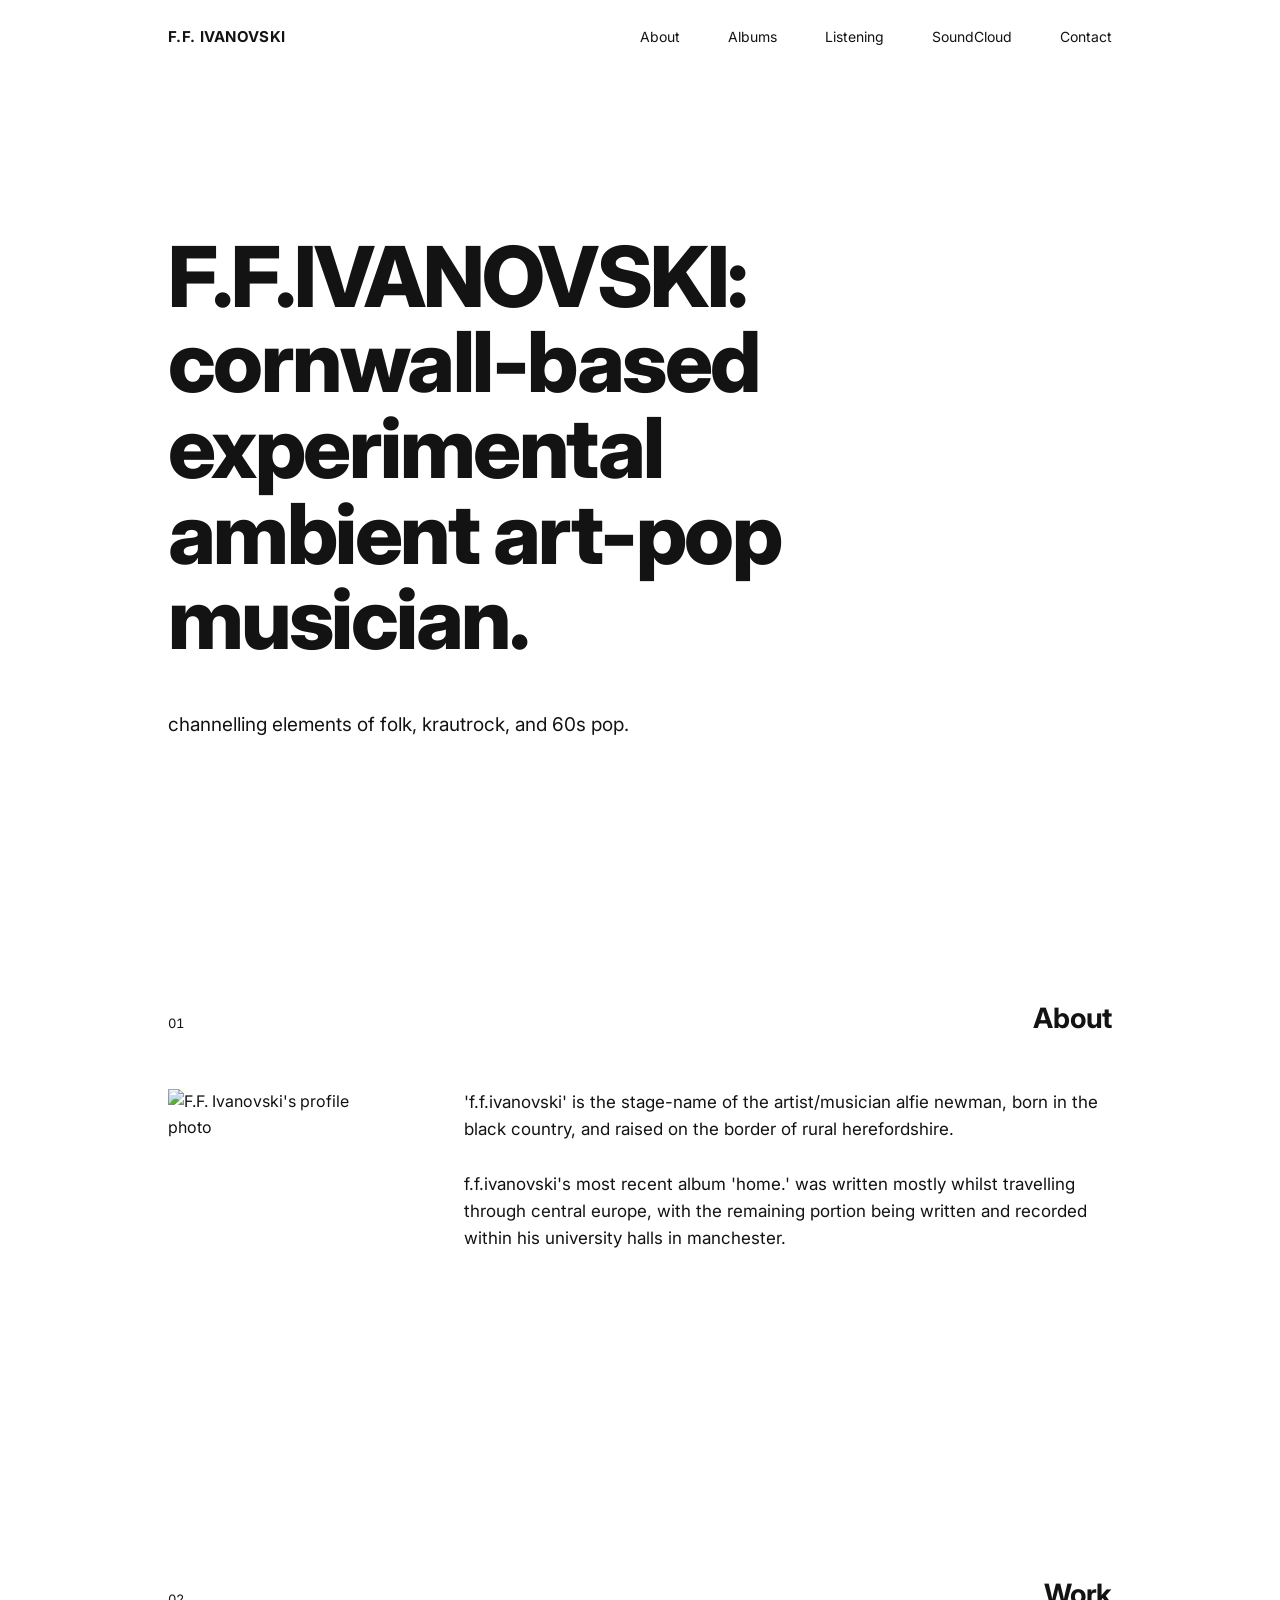
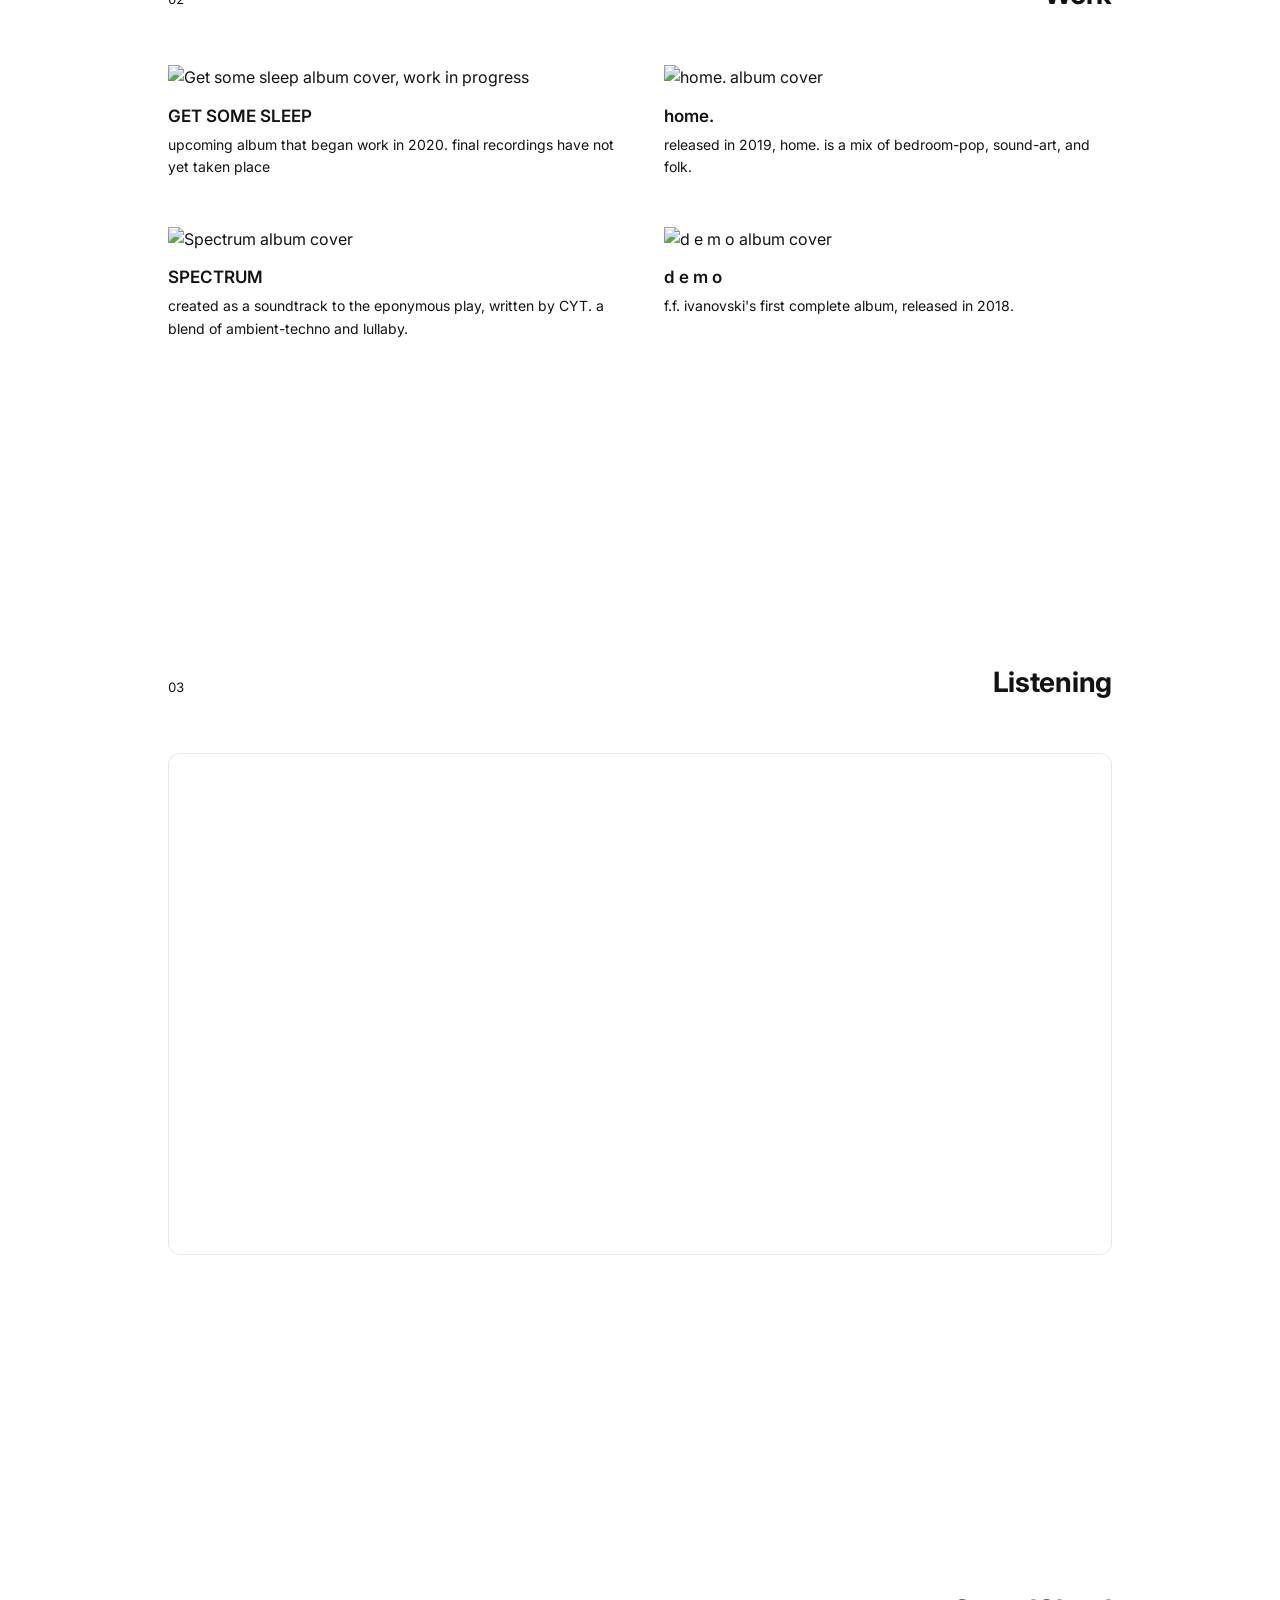
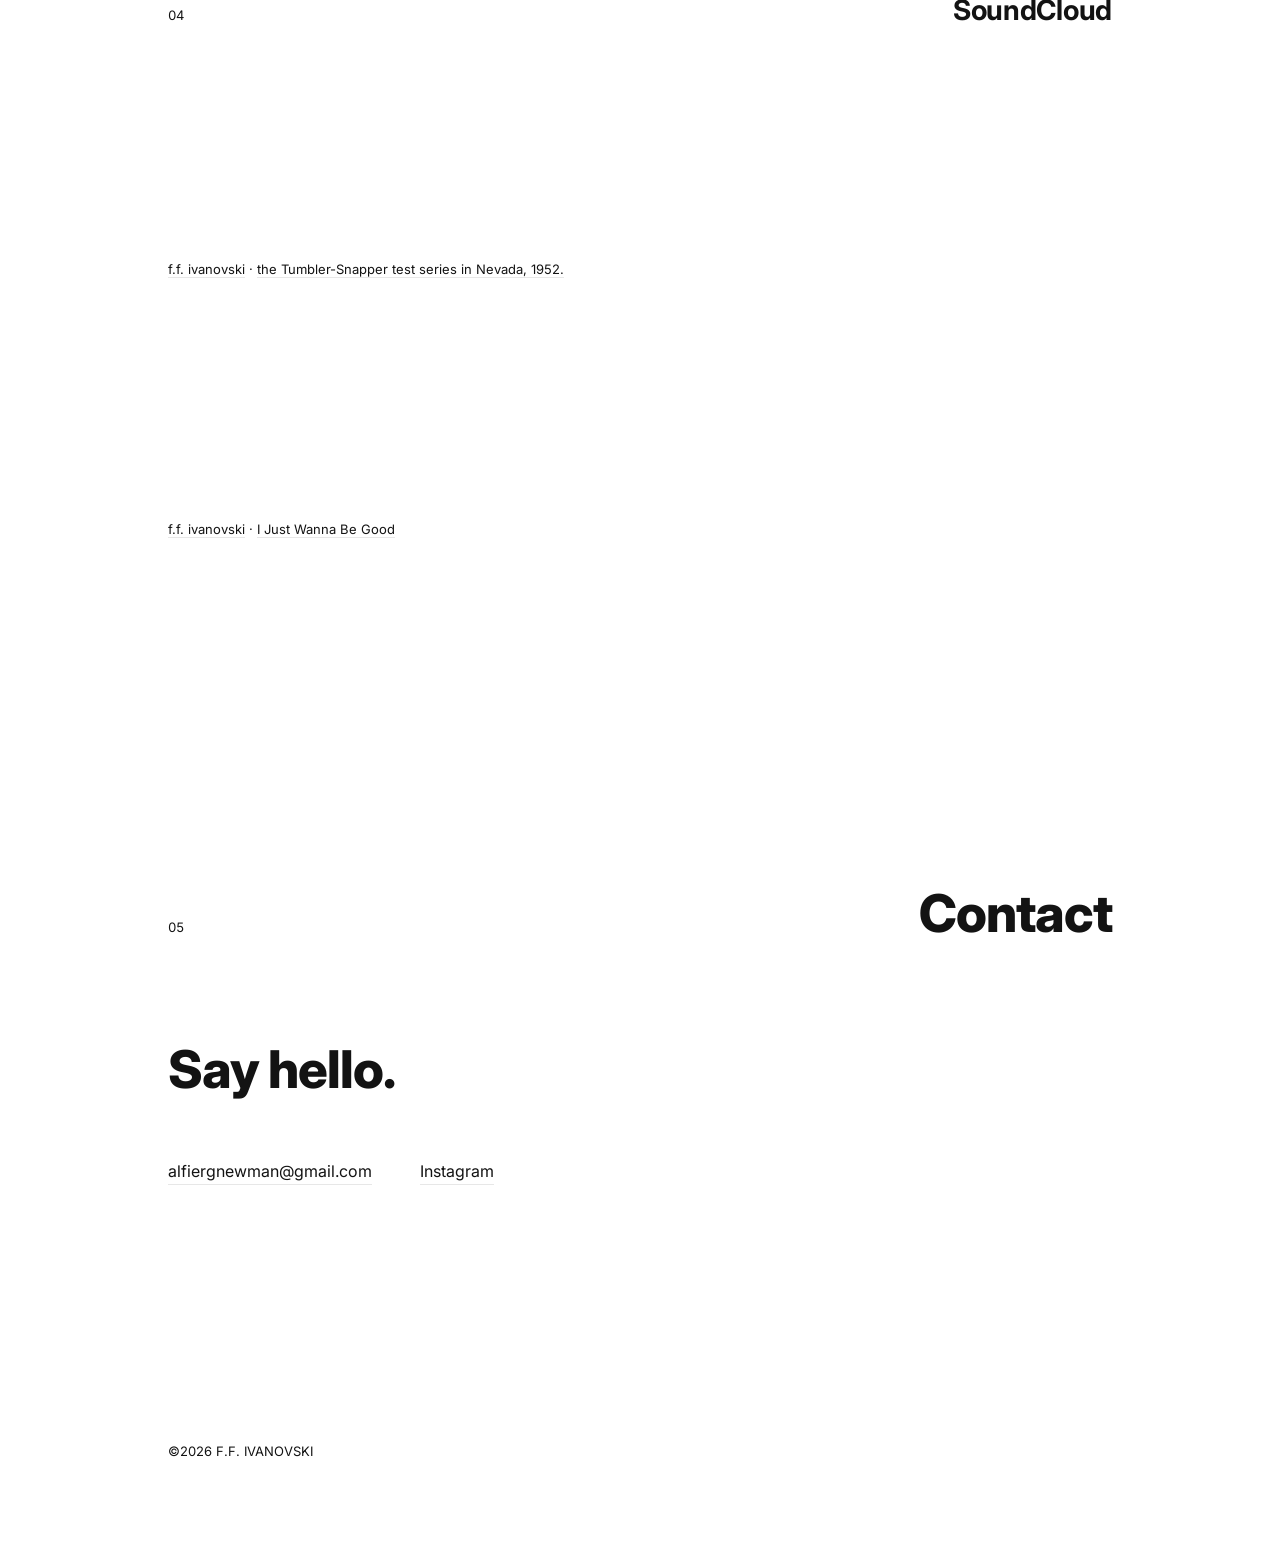
==== index.html @ 44763370 "Update index.html" ====
<!DOCTYPE html>
<html lang="en">
<head>
<meta charset="UTF-8">
<meta name="viewport" content="width=device-width, initial-scale=1.0">
<title>F.F. IVANOVSKI</title>
<link rel="stylesheet" href="style.css">
</head>
<body>

<div class="fade-edge top"></div>
<div class="fade-edge bottom"></div>

<nav class="nav">
  <div class="nav-inner">
    <a class="nav-mark" href="#top">F.F. IVANOVSKI</a>
    <ul class="nav-links">
      <li><a href="#about">About</a></li>
      <li><a href="#work">Albums</a></li>
      <li><a href="#listening">Listening</a></li>
      <li><a href="#soundcloud">SoundCloud</a></li>
      <li><a href="#contact">Contact</a></li>
    </ul>
  </div>
</nav>

<div id="top"></div>

<header class="hero">
  <h1>F.F.IVANOVSKI: cornwall-based experimental ambient art-pop musician.</h1>
  <p class="hero-sub">channelling elements of folk, krautrock, and 60s pop.</p>
</header>

<section id="about">
  <div class="wrap">
    <div class="section-head">
      <span class="section-num">01</span>
      <h2 class="section-title">About</h2>
    </div>
    <div class="about-grid">
      <img src="https://res.cloudinary.com/kgxqnyae/image/upload/f_auto,q_auto/6AB021B7-F437-49AC-BB2E-FF54DABAC9E0_1_102_a_wyoof3" alt="F.F. Ivanovski's profile photo">
      <div class="about-text">
        <p>'f.f.ivanovski' is the stage-name of the artist/musician alfie newman, born in the black country, and raised on the border of rural herefordshire.<br><br> f.f.ivanovski's most recent album 'home.' was written mostly whilst travelling through central europe, with the remaining portion being written and recorded within his university halls in manchester.</p>
      </div>
    </div>
  </div>
</section>

<section id="work">
  <div class="wrap">
    <div class="section-head">
      <span class="section-num">02</span>
      <h2 class="section-title">Work</h2>
    </div>
    <div class="work-grid">
      <a class="work-card" href="#">
        <img src="https://res.cloudinary.com/kgxqnyae/image/upload/v1785001336/get_some_sleep_smaller_hz8kr1.jpg" alt="Get some sleep album cover, work in progress">
        <h3>GET SOME SLEEP</h3>
        <p>upcoming album that began work in 2020. final recordings have not yet taken place</p>
      </a>
      <a class="work-card" href="#">
        <img src="https://res.cloudinary.com/kgxqnyae/image/upload/v1785000939/239AFA4E-10D0-4A2C-B4ED-98BF8F04057E_1_105_c_eylb0d.jpg" alt="home. album cover">
        <h3>home.</h3>
        <p>released in 2019, home. is a mix of bedroom-pop, sound-art, and folk.</p>
      </a>
      <a class="work-card" href="#">
        <img src="https://res.cloudinary.com/kgxqnyae/image/upload/v1785000991/3AE7841D-32E3-4771-965A-C4464BC11A56_1_105_c_z3ixj7.jpg" alt="Spectrum album cover">
        <h3>SPECTRUM</h3>
        <p>created as a soundtrack to the eponymous play, written by CYT. a blend of ambient-techno and lullaby.</p>
      </a>
      <a class="work-card" href="#">
        <img src="https://res.cloudinary.com/kgxqnyae/image/upload/v1785001005/C19FB651-AF74-40CC-A5EA-3A9DDD8BB20A_1_105_c_rgix53.jpg" alt="d e m o album cover">
        <h3>d e m o</h3>
        <p>f.f. ivanovski's first complete album, released in 2018.</p>
      </a>
    </div>
  </div>
</section>

<section id="listening">
  <div class="wrap">
    <div class="section-head">
      <span class="section-num">03</span>
      <h2 class="section-title">Listening</h2>
    </div>

    <div class="listening-embed">
      <iframe data-testid="embed-iframe" style="border-radius:0px" src="https://open.spotify.com/embed/album/0E4xsWwoMHxlnDlRY2WoPy?utm_source=generator&si=a16c1182163e48c5" width="100%" height="500" frameBorder="0" allowfullscreen="" allow="autoplay; clipboard-write; encrypted-media; fullscreen;" loading="lazy"></iframe>
    </div>
    <p class="listening-note"></p>
  </div>
</section>

<section id="soundcloud">
  <div class="wrap">
    <div class="section-head">
      <span class="section-num">04</span>
      <h2 class="section-title">SoundCloud</h2>
    </div>

    <div class="soundcloud-grid">

      <div class="soundcloud-card">
        <iframe width="100%" height="166" scrolling="no" frameborder="no"
          allow="autoplay; encrypted-media"
          src="https://w.soundcloud.com/player/?url=https%3A//api.soundcloud.com/tracks/soundcloud%253Atracks%253A424186518&color=%23131313&auto_play=false&hide_related=true&show_comments=false&show_user=true&show_reposts=false&show_teaser=false&visual=false">
        </iframe>
        <p class="soundcloud-caption">
          <a href="https://soundcloud.com/ff_ivanovski" target="_blank" rel="noopener">f.f. ivanovski</a>
          ·
          <a href="https://soundcloud.com/ff_ivanovski/the-tumbler-snapper-test-series-in-nevada-1952" target="_blank" rel="noopener">the Tumbler-Snapper test series in Nevada, 1952.</a>
        </p>
      </div>

      <div class="soundcloud-card">
        <iframe width="100%" height="166" scrolling="no" frameborder="no"
          allow="autoplay; encrypted-media"
          src="https://w.soundcloud.com/player/?url=https%3A//api.soundcloud.com/tracks/soundcloud%253Atracks%253A512755491&color=%23ff5500&auto_play=false&hide_related=true&show_comments=false&show_user=true&show_reposts=false&show_teaser=false&visual=true">
        </iframe>
        <p class="soundcloud-caption">
          <a href="https://soundcloud.com/ff_ivanovski" target="_blank" rel="noopener">f.f. ivanovski</a>
          ·
          <a href="https://on.soundcloud.com/DCg3gZ2yHLGbi9INER" target="_blank" rel="noopener">I Just Wanna Be Good</a>
        </p>
      </div>

      <!-- repeat for tracks 3–6, same pattern -->

    </div>
  </div>
</section>
</div>
  </div>
</section>

<section id="contact" class="contact">
  <div class="wrap">
    <div class="section-head">
      <span class="section-num">05</span>
      <h2 class="section-title">Contact</h2>
    </div>
    <h2>Say hello.</h2>
    <div class="contact-links">
      <a href="mailto:alfiergnewman@gmail.com">alfiergnewman@gmail.com</a>
      <a href="https://www.instagram.com/kwlalfie">Instagram</a>
    </div>
  </div>
</section>

<footer>
  <div class="wrap">
    &copy;2026   F.F. IVANOVSKI
  </div>
</footer>

<script src="script.js"></script>

</body>
</html>
---- style.css ----
@import url('https://fonts.googleapis.com/css2?family=Inter:wght@400;500;600;700;800&display=swap');

:root {
  --bg: #FFFFFF;
  --ink: #131313;
  --ink-soft: #131313;
  --line: #E7E7E7;
  --accent: #2F5CFF;
  --panel: #F7F7F7;

  --space-xs: 12px;
  --space-sm: 24px;
  --space-md: 48px;
  --space-lg: 96px;
  --space-xl: 160px;

  --max: 1040px;
}

* { box-sizing: border-box; }

html { scroll-behavior: smooth; }

@media (prefers-reduced-motion: reduce) {
  html { scroll-behavior: auto; }
  * { animation: none !important; transition: none !important; }
}

body {
  margin: 0;
  background: var(--bg);
  color: var(--ink);
  font-family: 'Inter', Helvetica, Arial, sans-serif;
  font-weight: 400;
  line-height: 1.6;
  -webkit-font-smoothing: antialiased;
}

a {
  color: var(--ink);
  text-decoration: none;
  border-bottom: 1px solid var(--line);
  transition: border-color 0.15s ease, color 0.15s ease;
}

a:hover {
  color: var(--accent);
  border-color: var(--accent);
}

.wrap {
  max-width: var(--max);
  margin: 0 auto;
  padding: 0 var(--space-md);
}

/* Nav */

.nav {
  position: sticky;
  top: 0;
  z-index: 30;
  background: rgba(255, 255, 255, 0.9);
  backdrop-filter: blur(6px);
}

.nav-inner {
  max-width: var(--max);
  margin: 0 auto;
  padding: var(--space-sm) var(--space-md);
  display: flex;
  justify-content: space-between;
  align-items: center;
}

.nav-mark {
  font-weight: 700;
  font-size: 15px;
  letter-spacing: 0.02em;
  border: none;
  flex-shrink: 0;
}

.nav-links {
  display: flex;
  gap: var(--space-md);
  list-style: none;
  margin: 0;
  padding: 0;
}

.nav-links a {
  font-size: 14px;
  color: var(--ink-soft);
  border: none;
}

.nav-links a:hover { color: var(--accent); }

/* Hero */

.hero {
  padding: var(--space-xl) var(--space-md) var(--space-lg);
  max-width: var(--max);
  margin: 0 auto;
}

.hero-eyebrow {
  font-size: 13px;
  letter-spacing: 0.12em;
  text-transform: uppercase;
  color: var(--ink-soft);
  margin-bottom: var(--space-sm);
}

.hero h1 {
  font-size: clamp(40px, 7vw, 84px);
  font-weight: 800;
  letter-spacing: -0.03em;
  line-height: 1.02;
  margin: 0 0 var(--space-md);
  max-width: 14ch;
}

.hero-sub {
  font-size: 19px;
  color: var(--ink-soft);
  max-width: 46ch;
  margin: 0;
}

/* Section shell */

section {
  padding: var(--space-xl) 0;
}

.section-head {
  display: flex;
  justify-content: space-between;
  align-items: baseline;
  margin-bottom: var(--space-md);
  gap: var(--space-md);
}

.section-num {
  font-size: 13px;
  color: var(--ink-soft);
  font-variant-numeric: tabular-nums;
}

.section-title {
  font-size: 28px;
  font-weight: 700;
  letter-spacing: -0.01em;
  margin: 0;
}

/* About */

.about-grid {
  display: grid;
  grid-template-columns: 200px 1fr;
  gap: var(--space-lg);
  align-items: start;
}

.about-grid img {
  width: 100%;
  border-radius: 0;
  display: block;
}

.about-text p {
  font-size: 17px;
  color: var(--ink-soft);
  max-width: 60ch;
  margin: 0 0 var(--space-sm);
}

.about-text p:last-child { margin-bottom: 0; }

/* Work */

.work-grid {
  display: grid;
  grid-template-columns: repeat(2, 1fr);
  gap: var(--space-md);
}

.work-card {
  display: block;
  border: none;
}

.work-card img {
  width: 100%;
  display: block;
  border-radius: 0;
  margin-bottom: var(--space-xs);
}

.work-card h3 {
  font-size: 17px;
  font-weight: 600;
  margin: 0 0 4px;
}

.work-card p {
  font-size: 14px;
  color: var(--ink-soft);
  margin: 0;
}

/* Listening (Spotify) */

.listening-embed {
  border-radius: 12px;
  overflow: hidden;
  border: 1px solid var(--line);
}

.listening-note {
  font-size: 13px;
  color: var(--ink-soft);
  margin-top: var(--space-xs);
}

.listening-embed iframe {
  display: block;
}

/* Instagram */

.insta-grid {
  display: grid;
  grid-template-columns: repeat(3, 1fr);
  gap: var(--space-sm);
}

.insta-card {
  display: block;
  border: none;
}

.insta-card img {
  width: 100%;
  aspect-ratio: 1 / 1;
  object-fit: cover;
  display: block;
  margin-bottom: var(--space-xs);
}

.insta-card p {
  font-size: 13px;
  margin: 0;
}

.insta-embed-slot p {
  font-size: 13px;
  color: var(--ink-soft);
  margin: 0;
}

/* Contact / footer */

.contact h2 {
  font-size: clamp(32px, 5vw, 52px);
  font-weight: 800;
  letter-spacing: -0.02em;
  margin: 0 0 var(--space-sm);
}

.contact-links {
  display: flex;
  gap: var(--space-md);
  flex-wrap: wrap;
  margin-top: var(--space-md);
}

footer {
  padding: var(--space-lg) 0 var(--space-lg);
  font-size: 13px;
  color: var(--ink-soft);
}

/* Scroll-edge fade */

.fade-edge {
  position: fixed;
  left: 0;
  right: 0;
  pointer-events: none;
  z-index: 5;
}

.fade-edge.top {
  top: 0;
  height: 80px;
  background: linear-gradient(to bottom,
    rgba(255,255,255,1) 0%,
    rgba(255,255,255,0.5) 40%,
    rgba(255,255,255,0) 100%);
}

.fade-edge.bottom {
  bottom: 0;
  height: 130px;
  background: linear-gradient(to top,
    rgba(255,255,255,1) 0%,
    rgba(255,255,255,0.9) 15%,
    rgba(255,255,255,0.5) 45%,
    rgba(255,255,255,0) 100%);
}

/* Responsive */

@media (max-width: 720px) {
  .about-grid { grid-template-columns: 1fr; gap: var(--space-md); }
  .about-grid img { max-width: 160px; }
  .work-grid { grid-template-columns: 1fr; }
  .insta-grid { grid-template-columns: repeat(2, 1fr); }
  .hero { padding: var(--space-lg) var(--space-sm); }
  .wrap { padding: 0 var(--space-sm); }

  .nav-inner { gap: var(--space-sm); }

  .nav-links {
    gap: var(--space-sm);
    flex-wrap: nowrap;
    overflow-x: auto;
    min-width: 0;
    -webkit-overflow-scrolling: touch;
    scrollbar-width: none;
  }

  .nav-links::-webkit-scrollbar { display: none; }

  .nav-links li { flex: 0 0 auto; }
}

.soundcloud-grid {
  display: grid;
  grid-template-columns: repeat(3, 1fr);
  gap: var(--space-md);
}

.soundcloud-card iframe {
  display: block;
  width: 100%;
}

.soundcloud-caption {
  font-size: 13px;
  color: var(--ink);
  margin-top: var(--space-xs);
}

.soundcloud-grid { grid-template-columns: 1fr; }
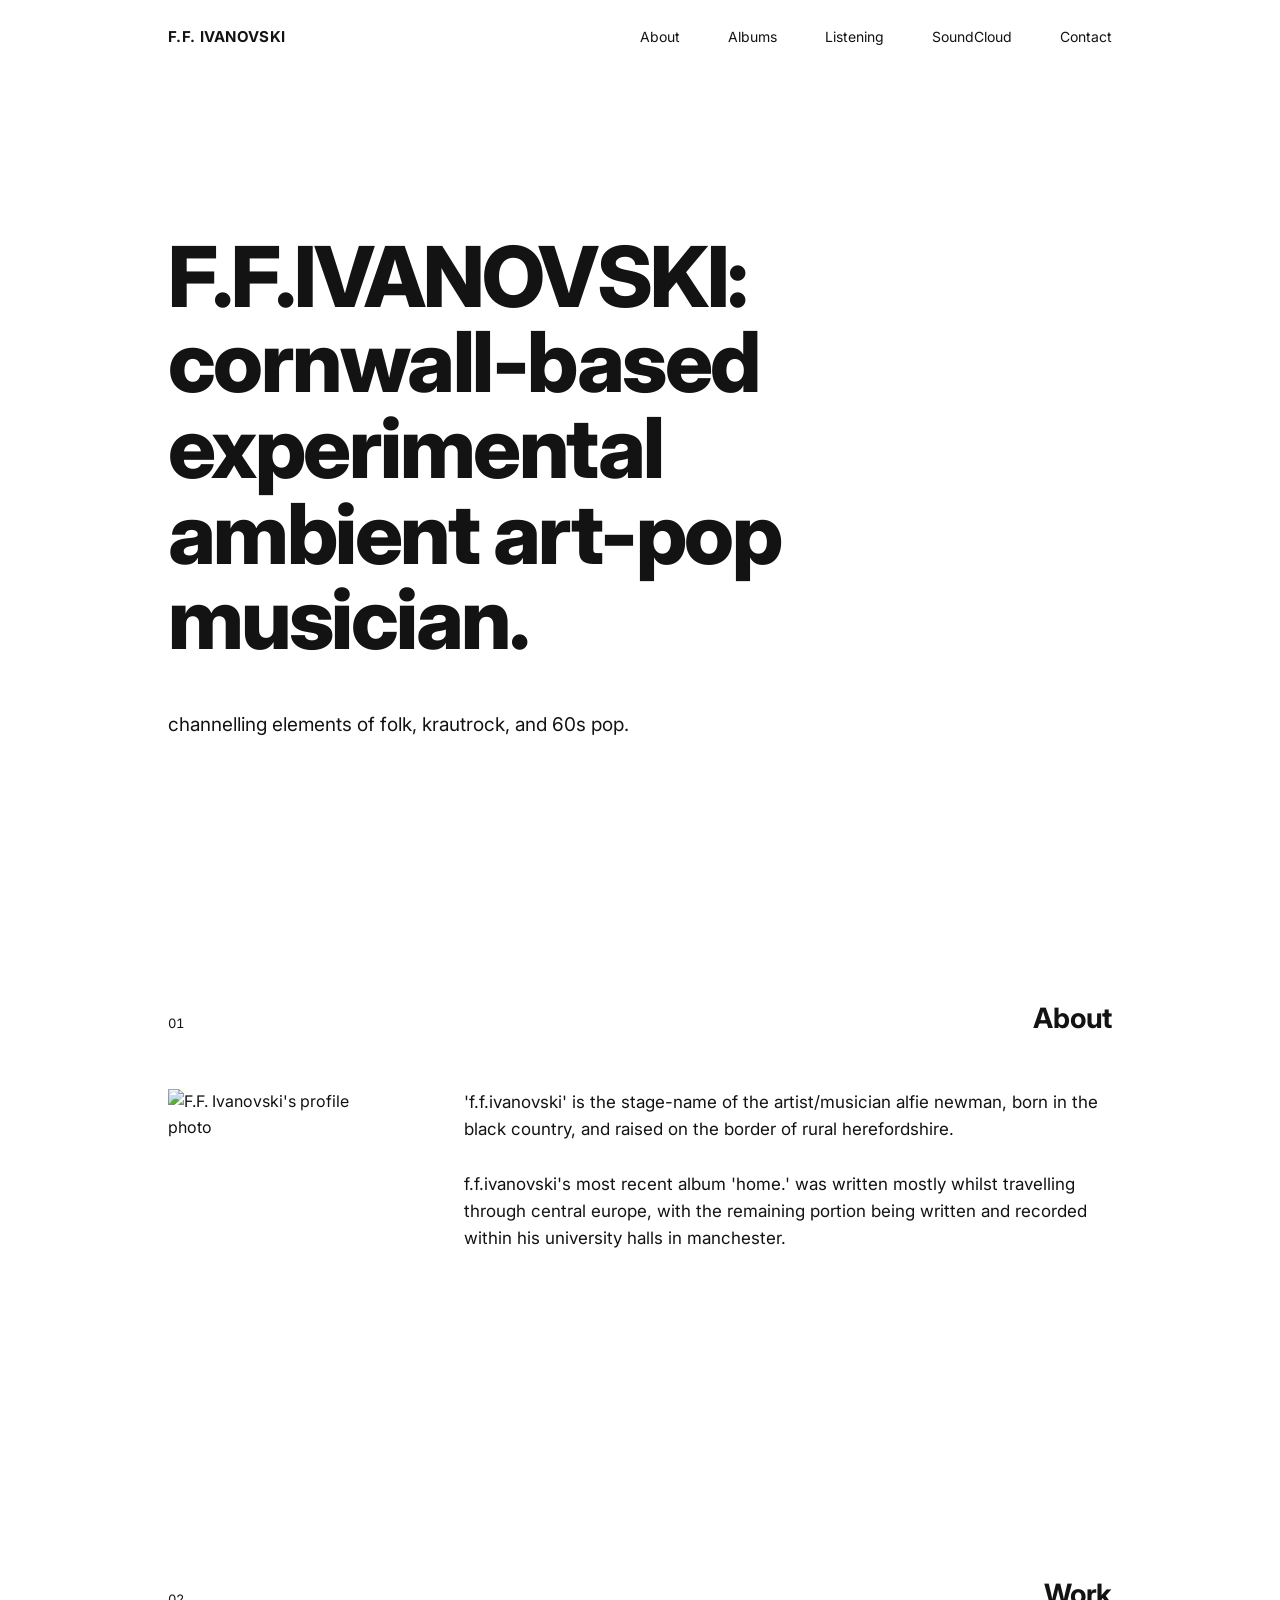
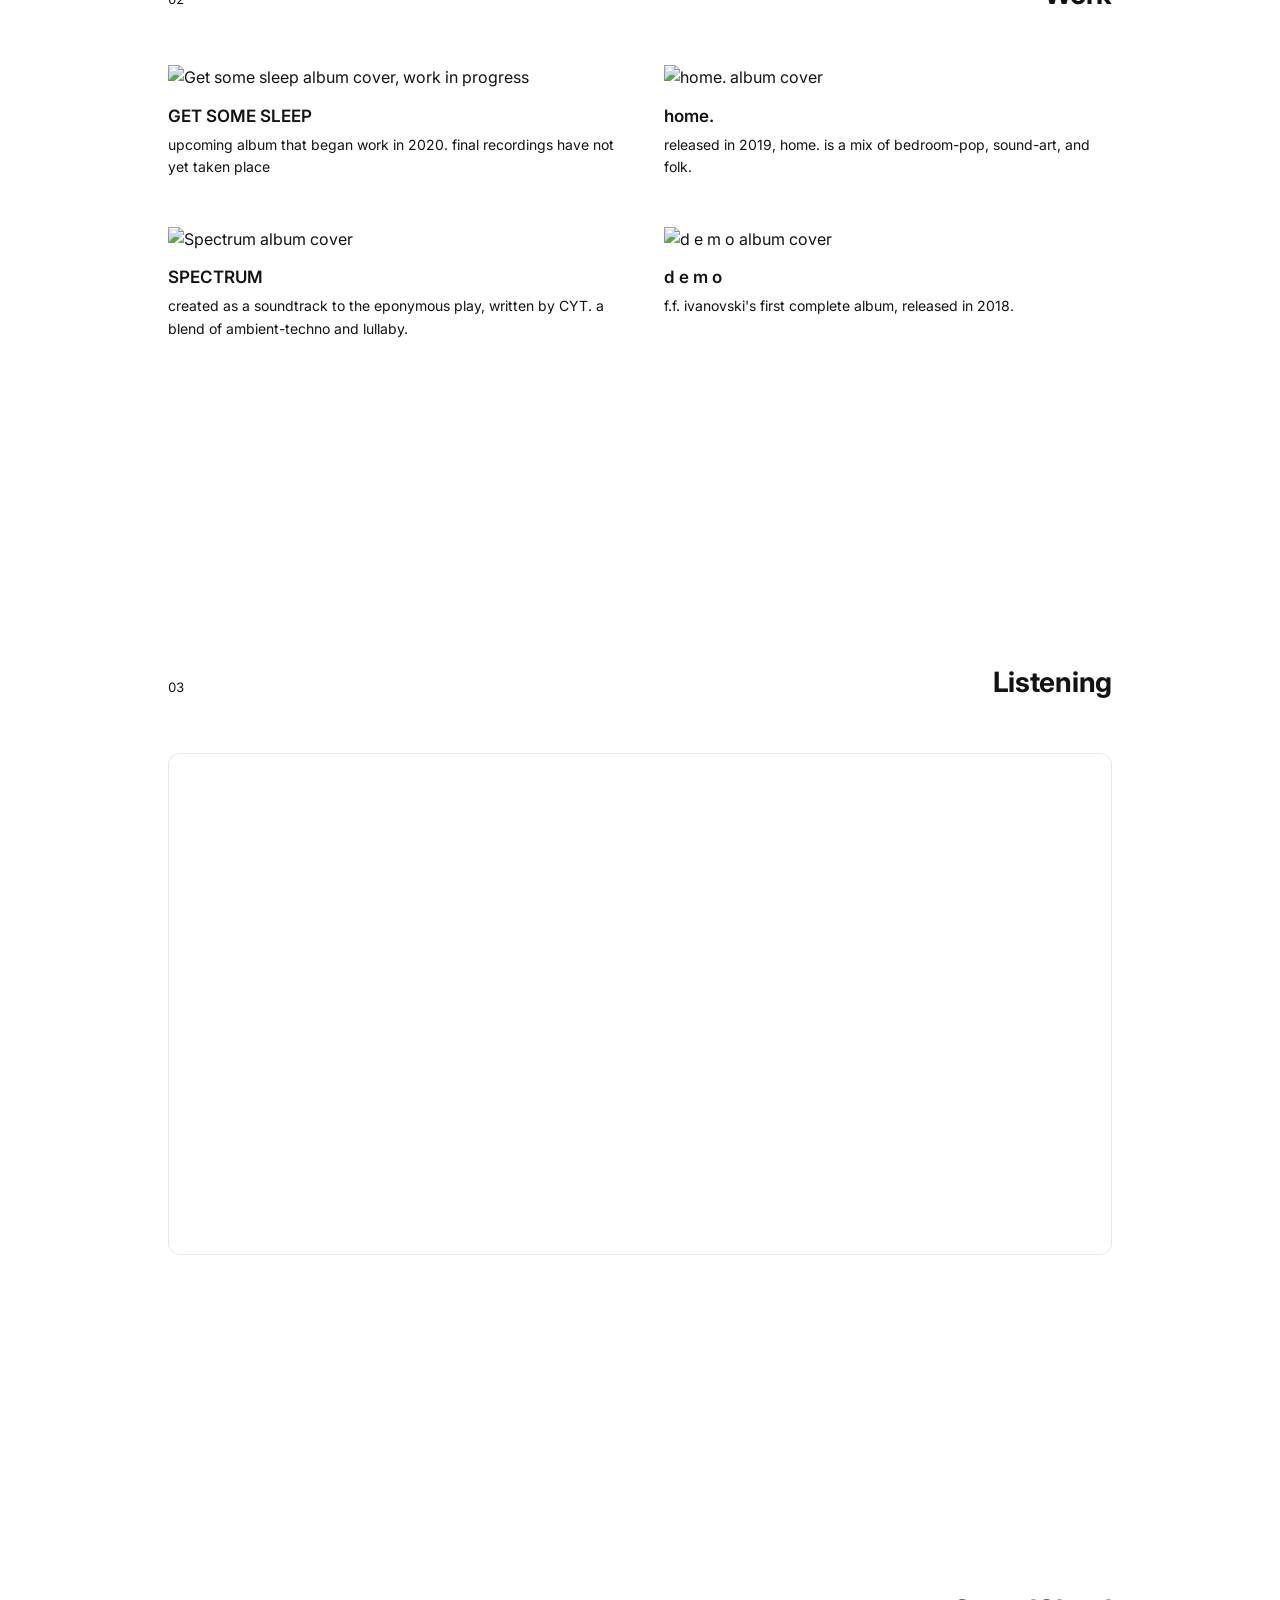
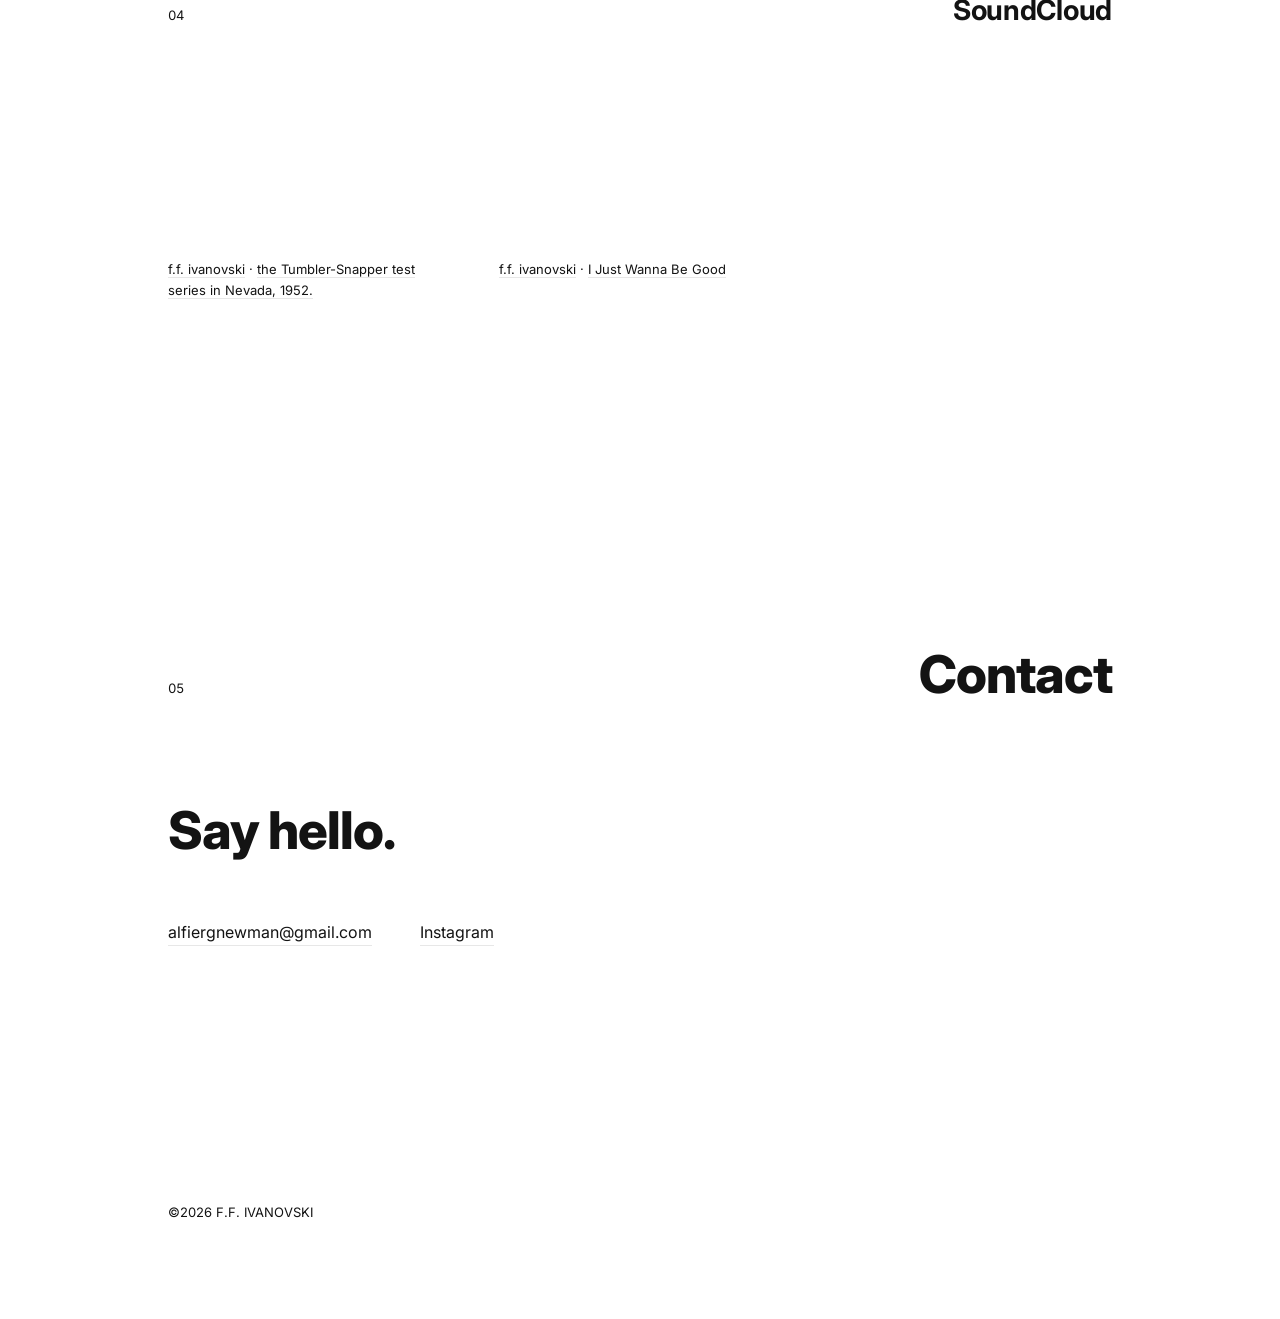
==== commit 4d01bd18: "Update index.html" ====
--- a/index.html
+++ b/index.html
@@ -58,17 +58,17 @@
         <h3>GET SOME SLEEP</h3>
         <p>upcoming album that began work in 2020. final recordings have not yet taken place</p>
       </a>
-      <a class="work-card" href="#">
+      <a class="work-card" href="https://ff-ivanovski.bandcamp.com/album/home">
         <img src="https://res.cloudinary.com/kgxqnyae/image/upload/v1785000939/239AFA4E-10D0-4A2C-B4ED-98BF8F04057E_1_105_c_eylb0d.jpg" alt="home. album cover">
         <h3>home.</h3>
         <p>released in 2019, home. is a mix of bedroom-pop, sound-art, and folk.</p>
       </a>
-      <a class="work-card" href="#">
+      <a class="work-card" href="https://ff-ivanovski.bandcamp.com/album/spectrum">
         <img src="https://res.cloudinary.com/kgxqnyae/image/upload/v1785000991/3AE7841D-32E3-4771-965A-C4464BC11A56_1_105_c_z3ixj7.jpg" alt="Spectrum album cover">
         <h3>SPECTRUM</h3>
         <p>created as a soundtrack to the eponymous play, written by CYT. a blend of ambient-techno and lullaby.</p>
       </a>
-      <a class="work-card" href="#">
+      <a class="work-card" href="https://ff-ivanovski.bandcamp.com/album/d-e-m-o">
         <img src="https://res.cloudinary.com/kgxqnyae/image/upload/v1785001005/C19FB651-AF74-40CC-A5EA-3A9DDD8BB20A_1_105_c_rgix53.jpg" alt="d e m o album cover">
         <h3>d e m o</h3>
         <p>f.f. ivanovski's first complete album, released in 2018.</p>
@@ -115,12 +115,12 @@
       <div class="soundcloud-card">
         <iframe width="100%" height="166" scrolling="no" frameborder="no"
           allow="autoplay; encrypted-media"
-          src="https://w.soundcloud.com/player/?url=https%3A//api.soundcloud.com/tracks/soundcloud%253Atracks%253A512755491&color=%23ff5500&auto_play=false&hide_related=true&show_comments=false&show_user=true&show_reposts=false&show_teaser=false&visual=true">
+          src="https://w.soundcloud.com/player/?url=https%3A//api.soundcloud.com/tracks/soundcloud%253Atracks%253A512755491&color=%23131313&auto_play=false&hide_related=true&show_comments=false&show_user=true&show_reposts=false&show_teaser=false&visual=false">
         </iframe>
         <p class="soundcloud-caption">
           <a href="https://soundcloud.com/ff_ivanovski" target="_blank" rel="noopener">f.f. ivanovski</a>
           ·
-          <a href="https://on.soundcloud.com/DCg3gZ2yHLGbi9INER" target="_blank" rel="noopener">I Just Wanna Be Good</a>
+          <a href="https://soundcloud.com/ff_ivanovski/i-just-wanna-be-good-cate-le-bon-cover" target="_blank" rel="noopener">I Just Wanna Be Good</a>
         </p>
       </div>
 
--- a/style.css
+++ b/style.css
@@ -24,6 +24,7 @@
 @media (prefers-reduced-motion: reduce) {
   html { scroll-behavior: auto; }
   * { animation: none !important; transition: none !important; }
+  .soundcloud-grid { grid-template-columns: 1fr; }
 }
 
 body {
@@ -347,7 +348,8 @@
 
 .soundcloud-card iframe {
   display: block;
-  width: 100%;
+  width: 100% !important;
+  max-width: 100%;
 }
 
 .soundcloud-caption {
@@ -355,6 +357,3 @@
   color: var(--ink);
   margin-top: var(--space-xs);
 }
-
-.soundcloud-grid { grid-template-columns: 1fr; }
-
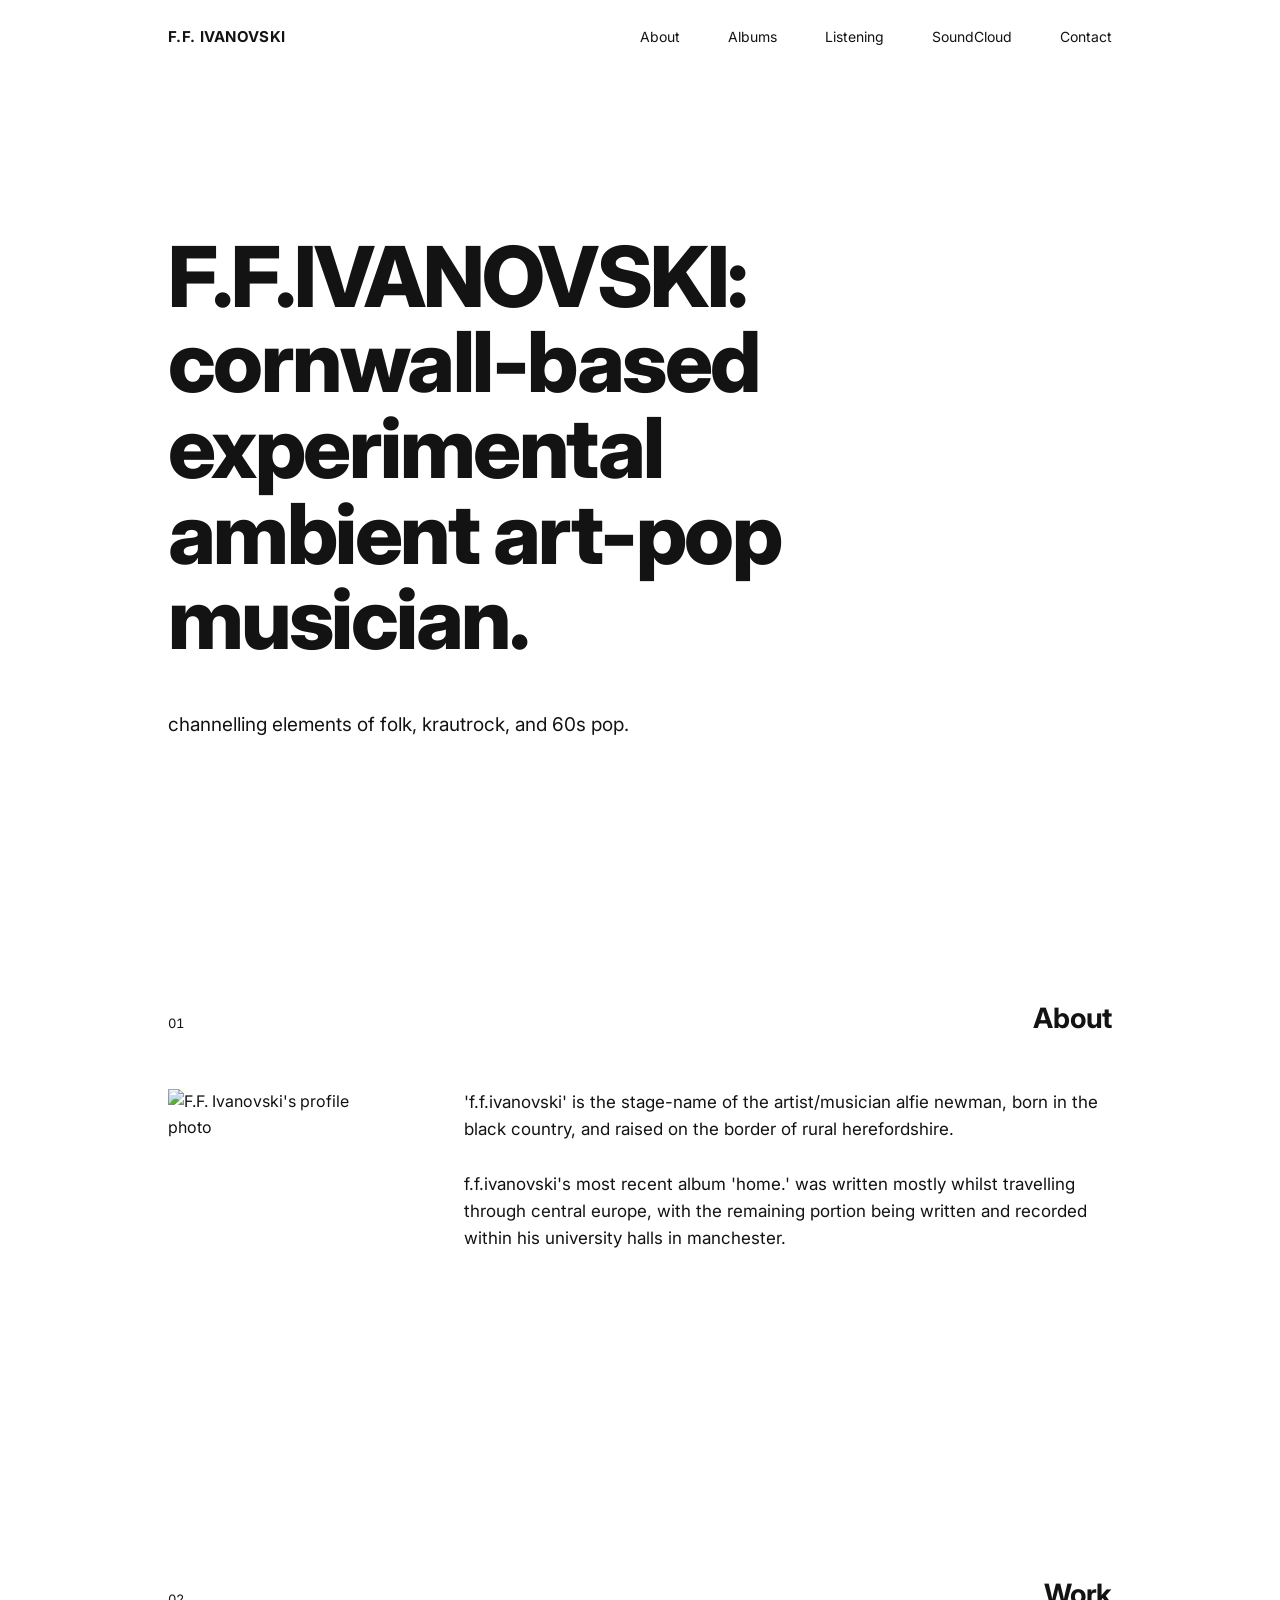
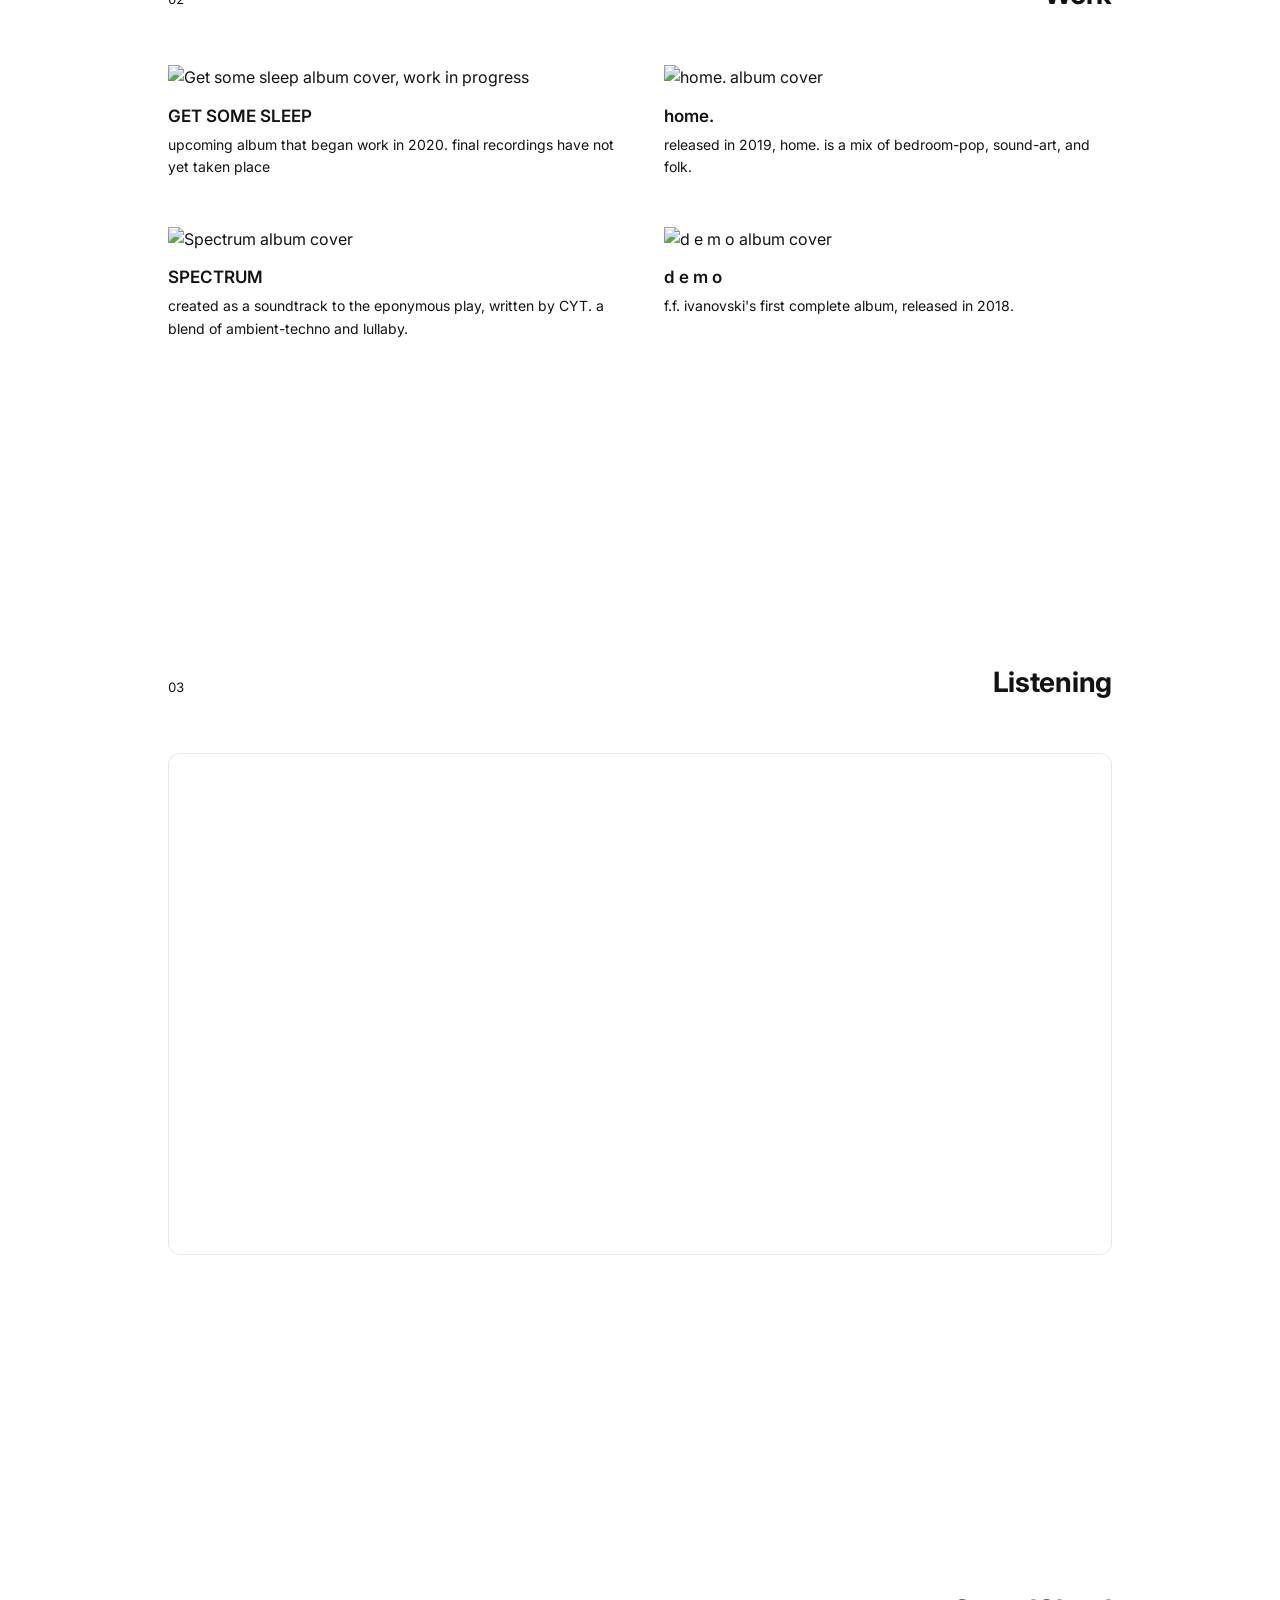
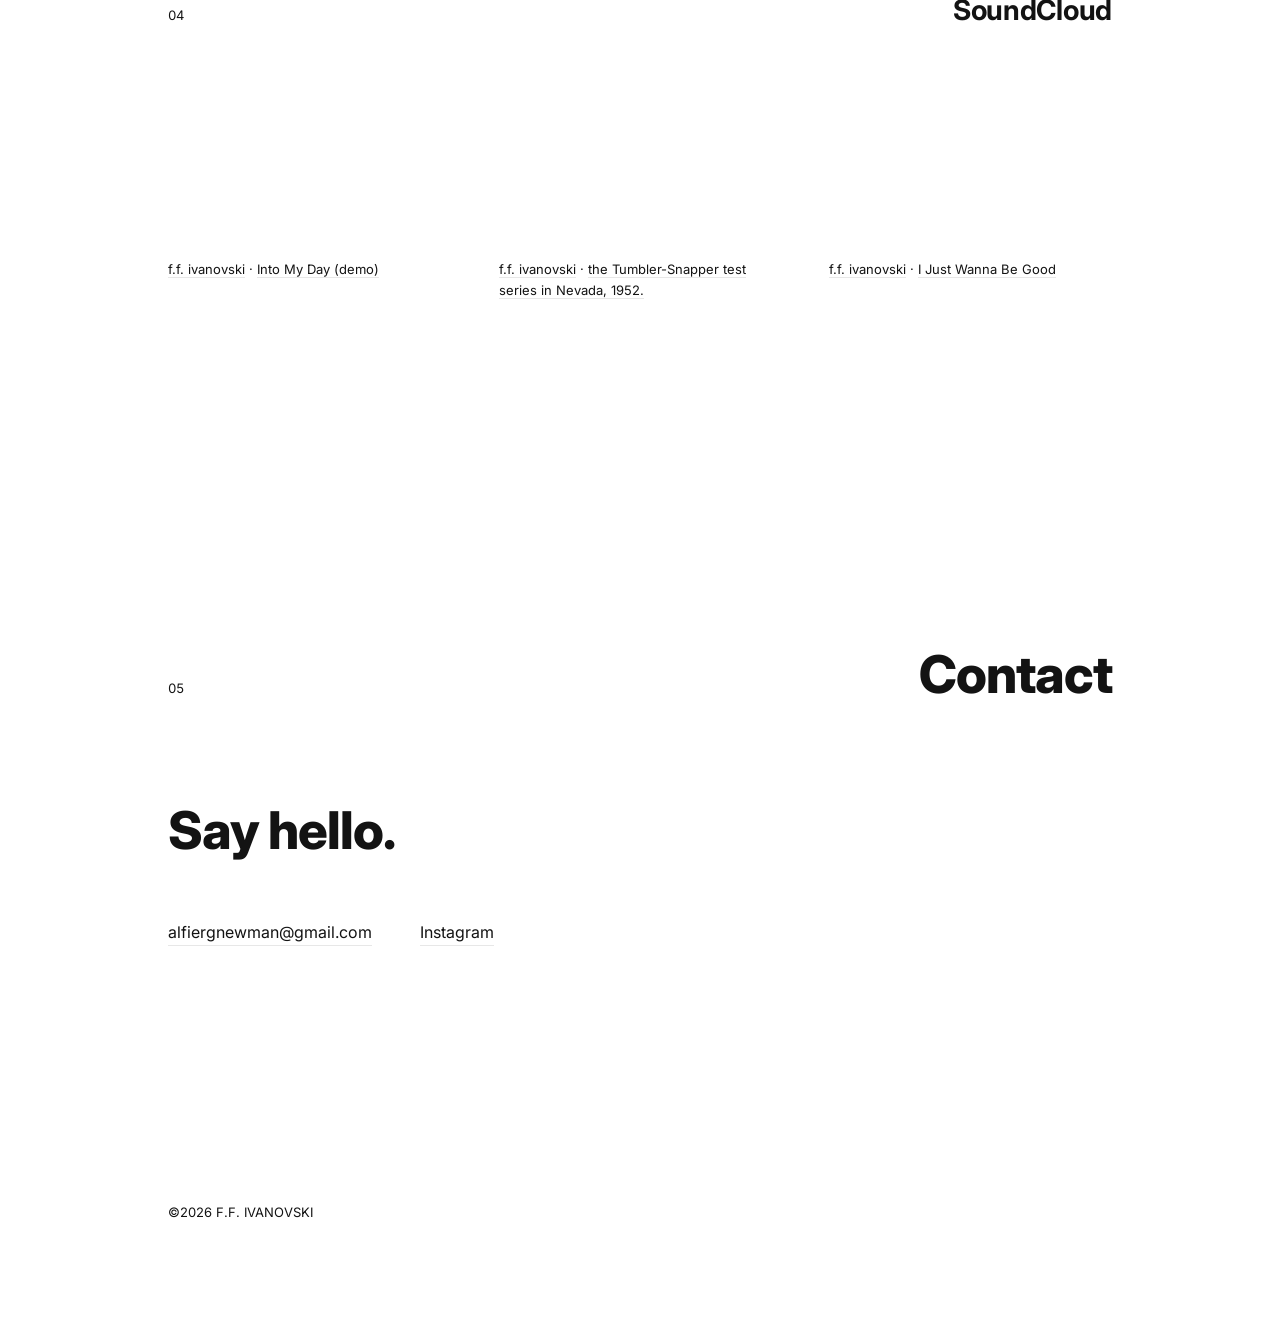
==== commit b969193d: "Update index.html" ====
--- a/index.html
+++ b/index.html
@@ -53,7 +53,7 @@
       <h2 class="section-title">Work</h2>
     </div>
     <div class="work-grid">
-      <a class="work-card" href="#">
+      <a class="work-card" href="https://soundcloud.com/ff_ivanovski/into-my-day-demo">
         <img src="https://res.cloudinary.com/kgxqnyae/image/upload/v1785001336/get_some_sleep_smaller_hz8kr1.jpg" alt="Get some sleep album cover, work in progress">
         <h3>GET SOME SLEEP</h3>
         <p>upcoming album that began work in 2020. final recordings have not yet taken place</p>
@@ -100,6 +100,18 @@
 
     <div class="soundcloud-grid">
 
+      <div class="soundcloud-card">
+        <iframe width="100%" height="166" scrolling="no" frameborder="no"
+          allow="autoplay; encrypted-media"
+          src="https://w.soundcloud.com/player/?url=https%3A//api.soundcloud.com/tracks/soundcloud%253Atracks%253A1949127059&color=%23131313&auto_play=false&hide_related=true&show_comments=false&show_user=true&show_reposts=false&show_teaser=false&visual=false">
+        </iframe>
+        <p class="soundcloud-caption">
+          <a href="https://soundcloud.com/ff_ivanovski" target="_blank" rel="noopener">f.f. ivanovski</a>
+          ·
+          <a href="https://on.soundcloud.com/0g5i9nSWnytx8pe2eH" target="_blank" rel="noopener">Into My Day (demo)</a>
+        </p>
+      </div>
+      
       <div class="soundcloud-card">
         <iframe width="100%" height="166" scrolling="no" frameborder="no"
           allow="autoplay; encrypted-media"
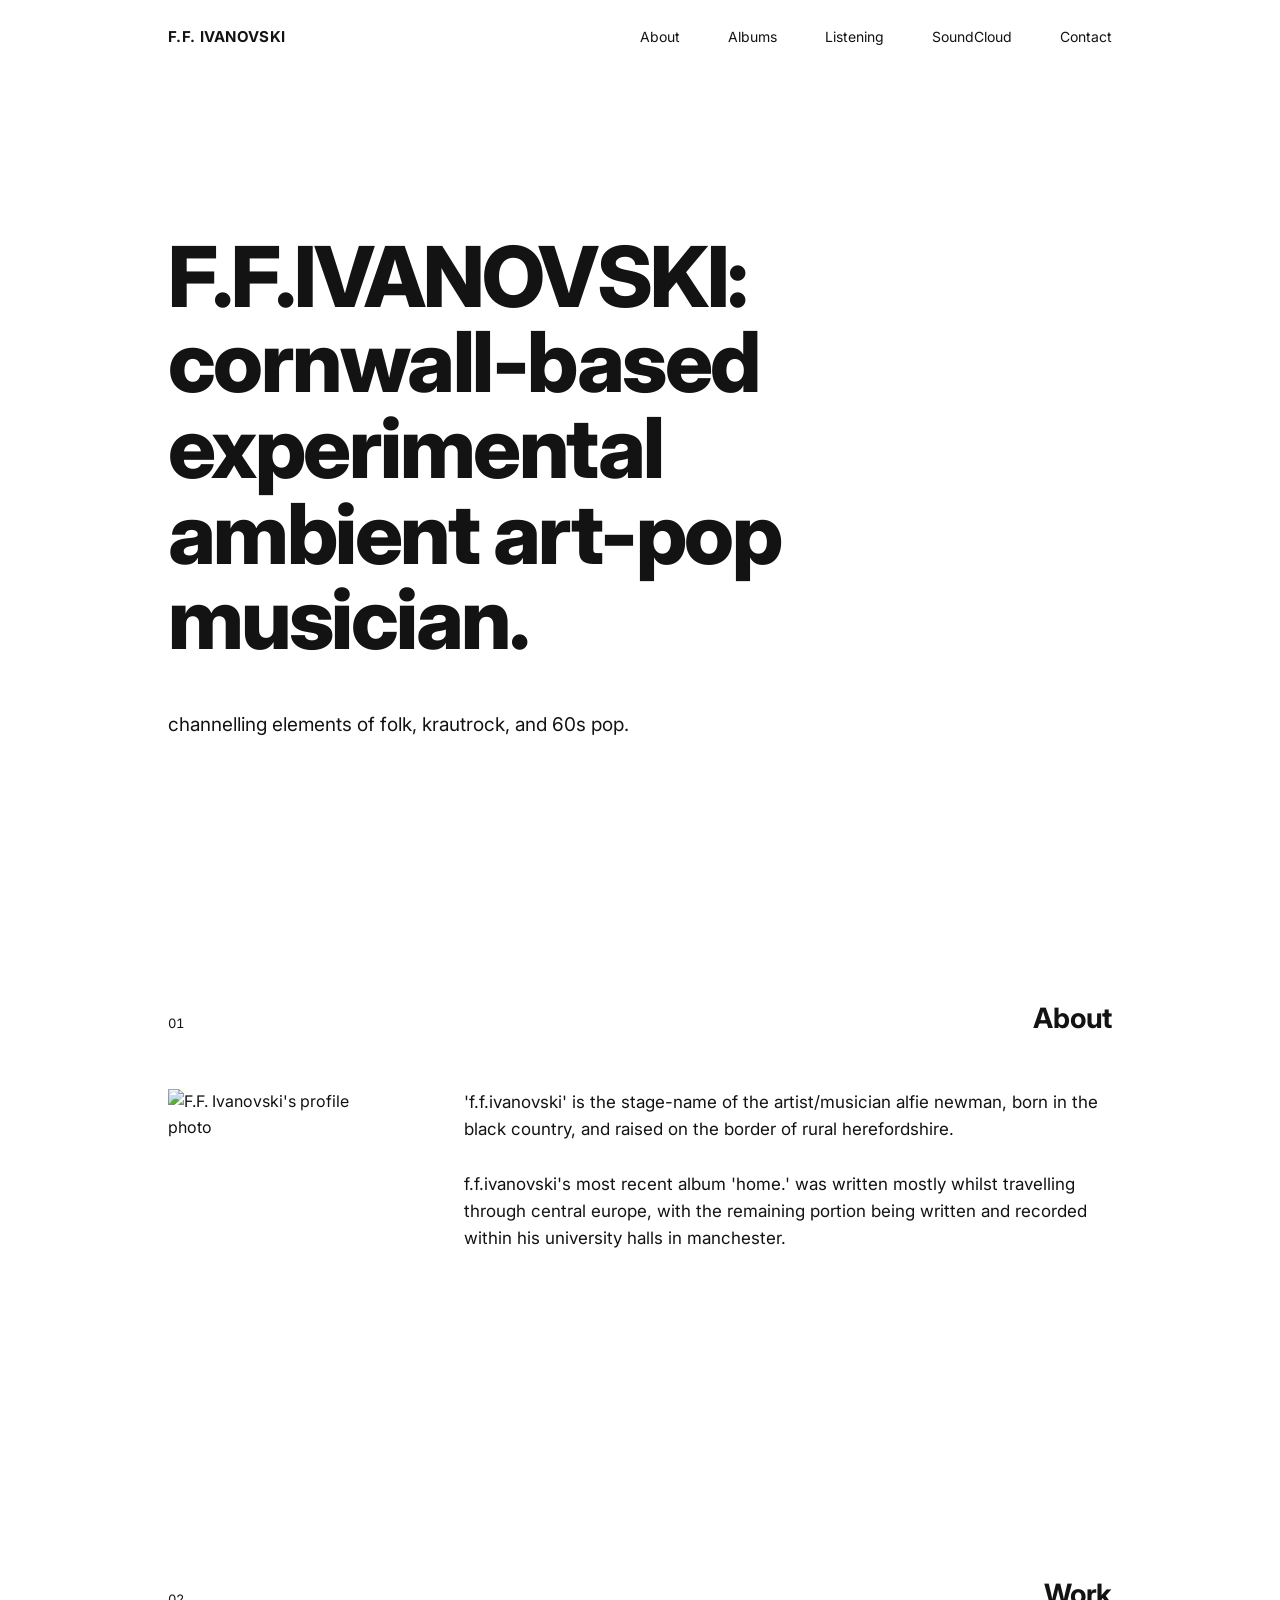
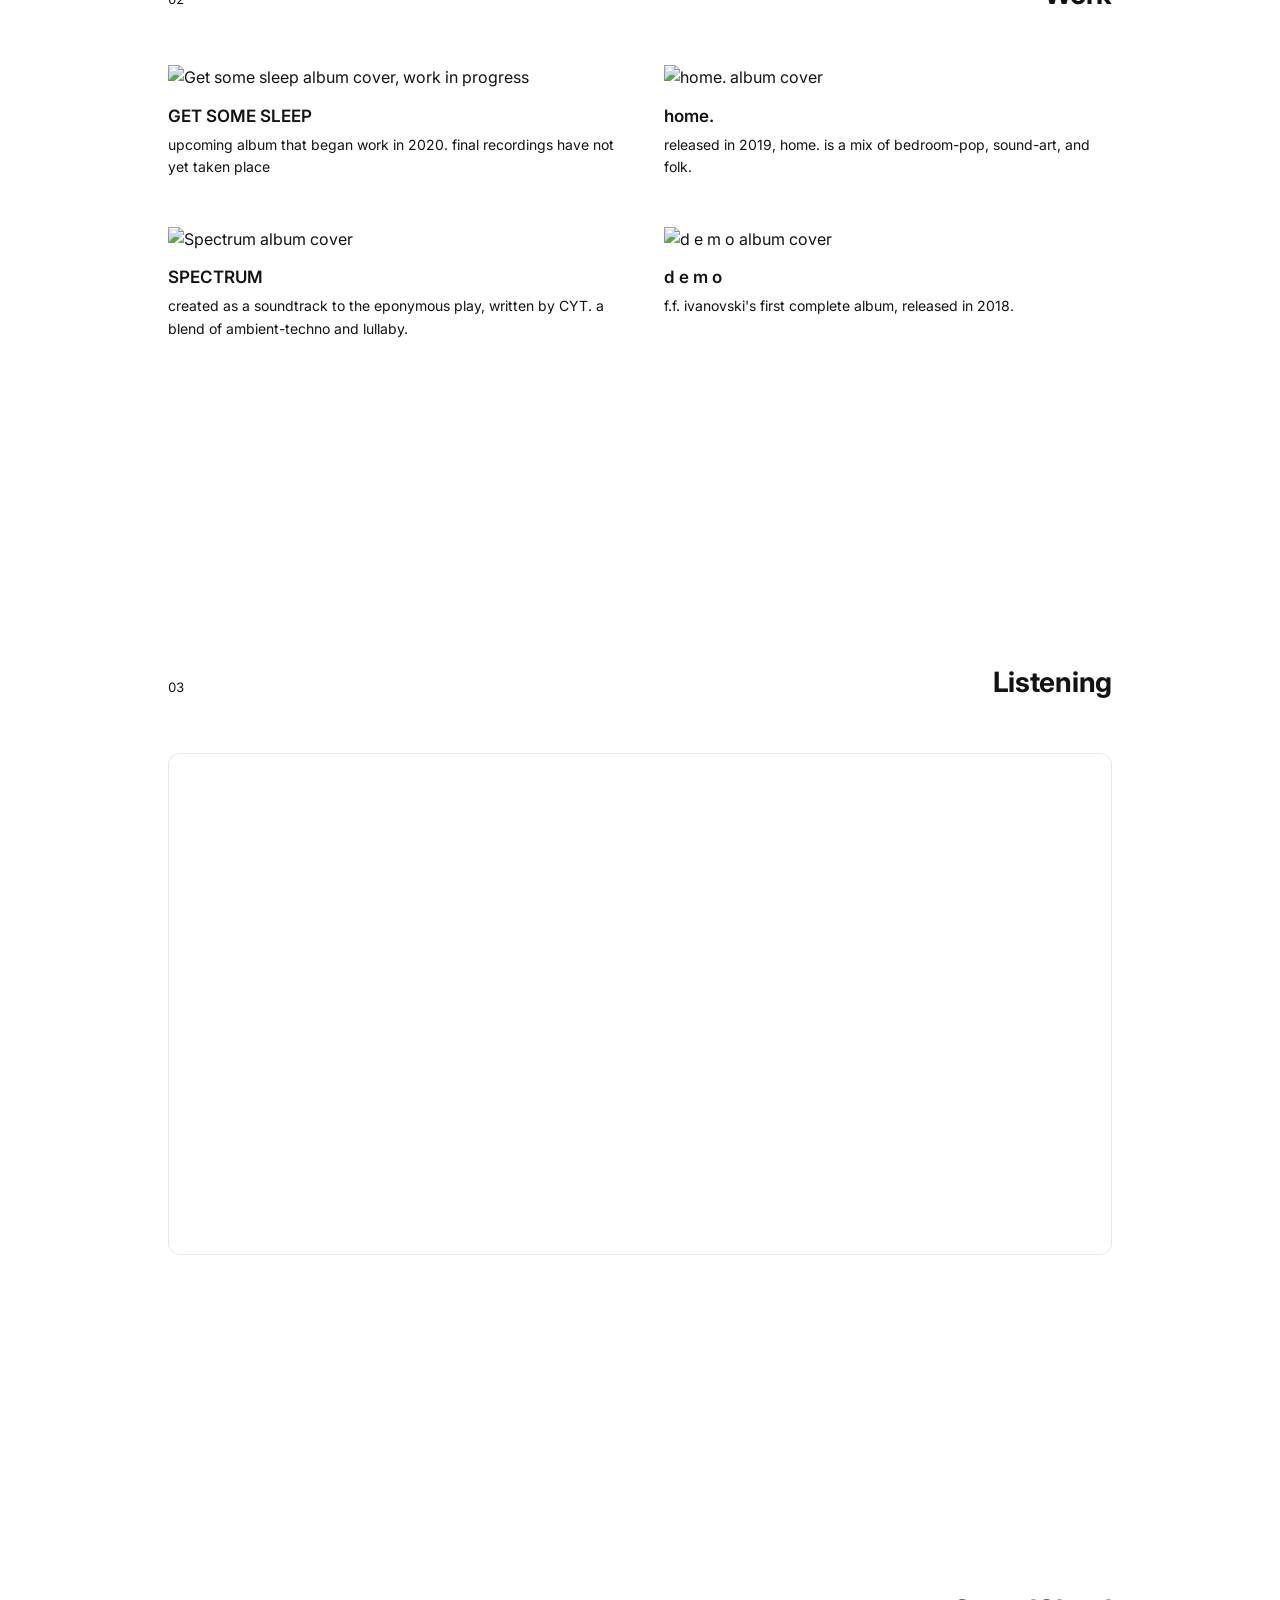
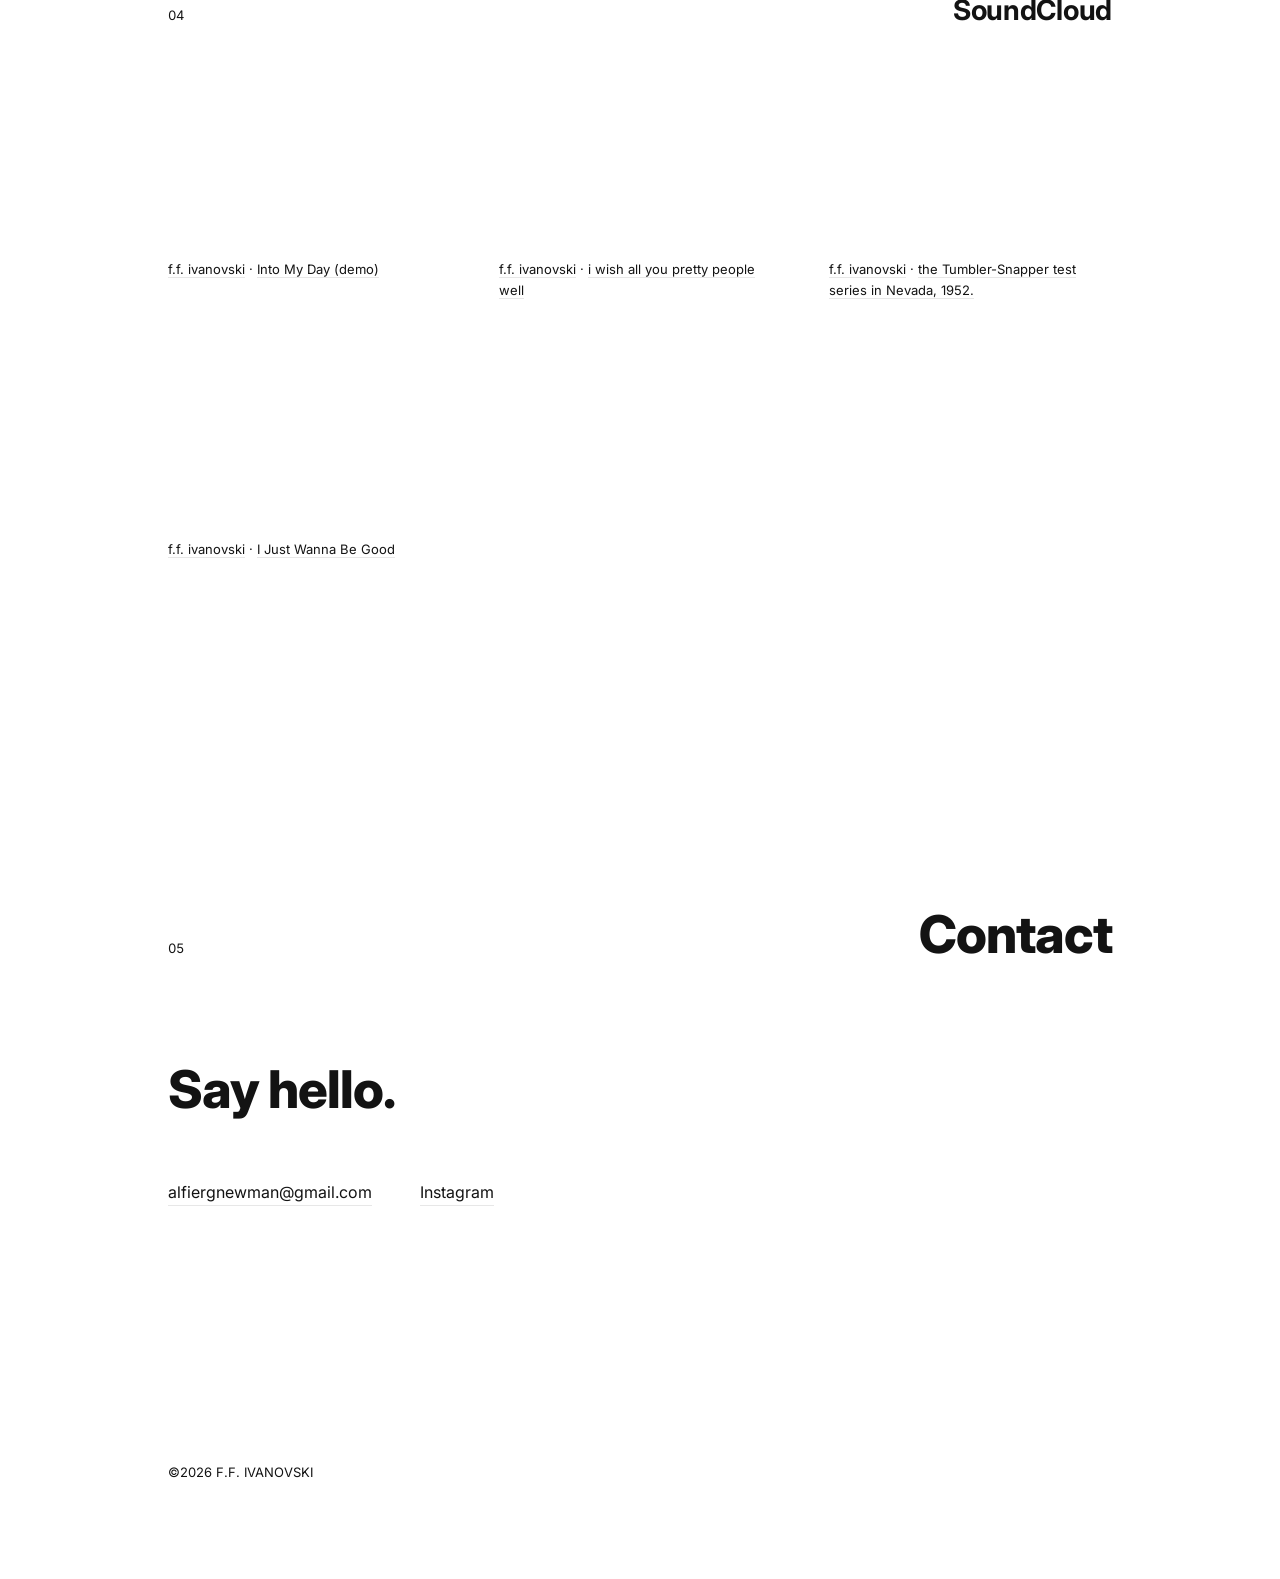
==== commit 7210f182: "Update index.html" ====
--- a/index.html
+++ b/index.html
@@ -111,6 +111,19 @@
           <a href="https://on.soundcloud.com/0g5i9nSWnytx8pe2eH" target="_blank" rel="noopener">Into My Day (demo)</a>
         </p>
       </div>
+
+     <div class="soundcloud-card">
+        <iframe width="100%" height="166" scrolling="no" frameborder="no"
+          allow="autoplay; encrypted-media"
+          src="https://w.soundcloud.com/player/?url=https%3A//api.soundcloud.com/tracks/soundcloud%253Atracks%253A574948119&color=%23131313&auto_play=false&hide_related=true&show_comments=false&show_user=true&show_reposts=false&show_teaser=false&visual=false">
+        </iframe>
+        <p class="soundcloud-caption">
+          <a href="https://soundcloud.com/ff_ivanovski" target="_blank" rel="noopener">f.f. ivanovski</a>
+          ·
+          <a href="https://soundcloud.com/ff_ivanovski/i-wish-all-you-pretty-people" target="_blank" rel="noopener">i wish all you pretty people well</a>
+        </p>
+      </div>
+
       
       <div class="soundcloud-card">
         <iframe width="100%" height="166" scrolling="no" frameborder="no"
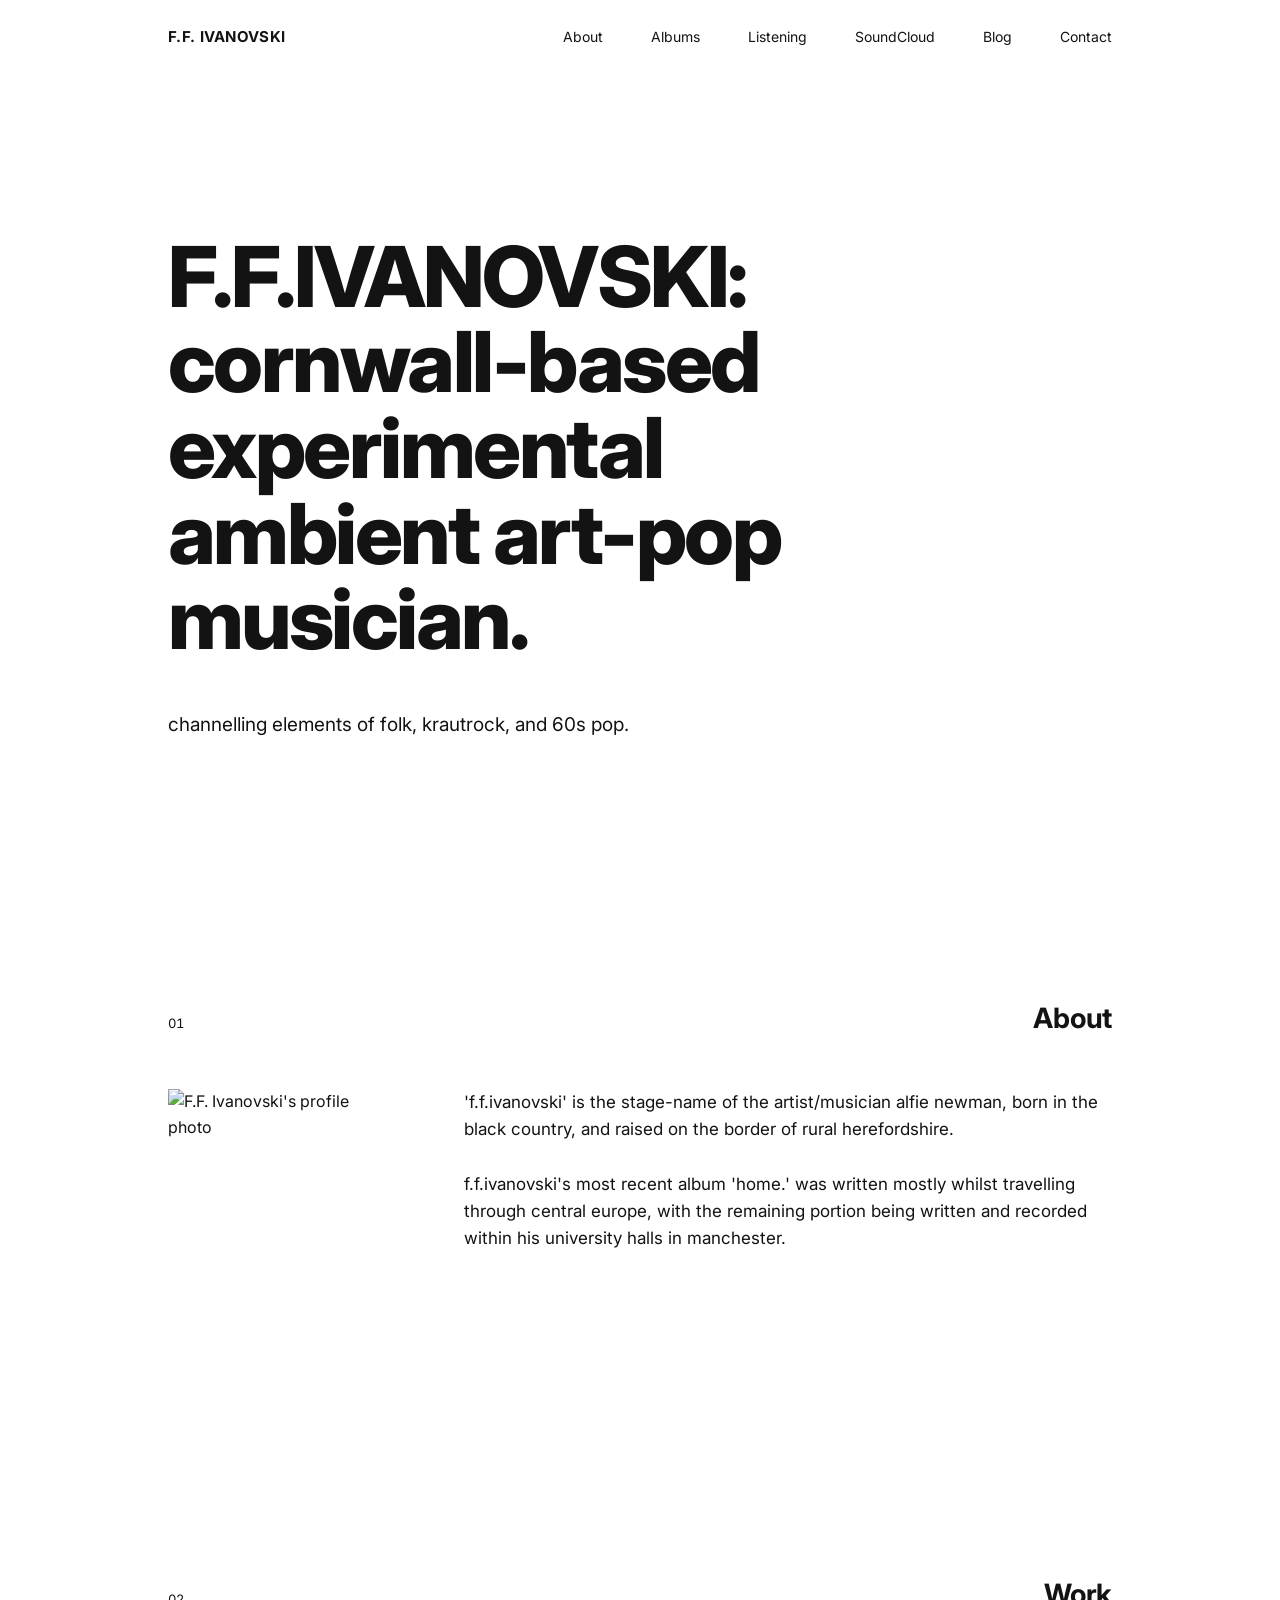
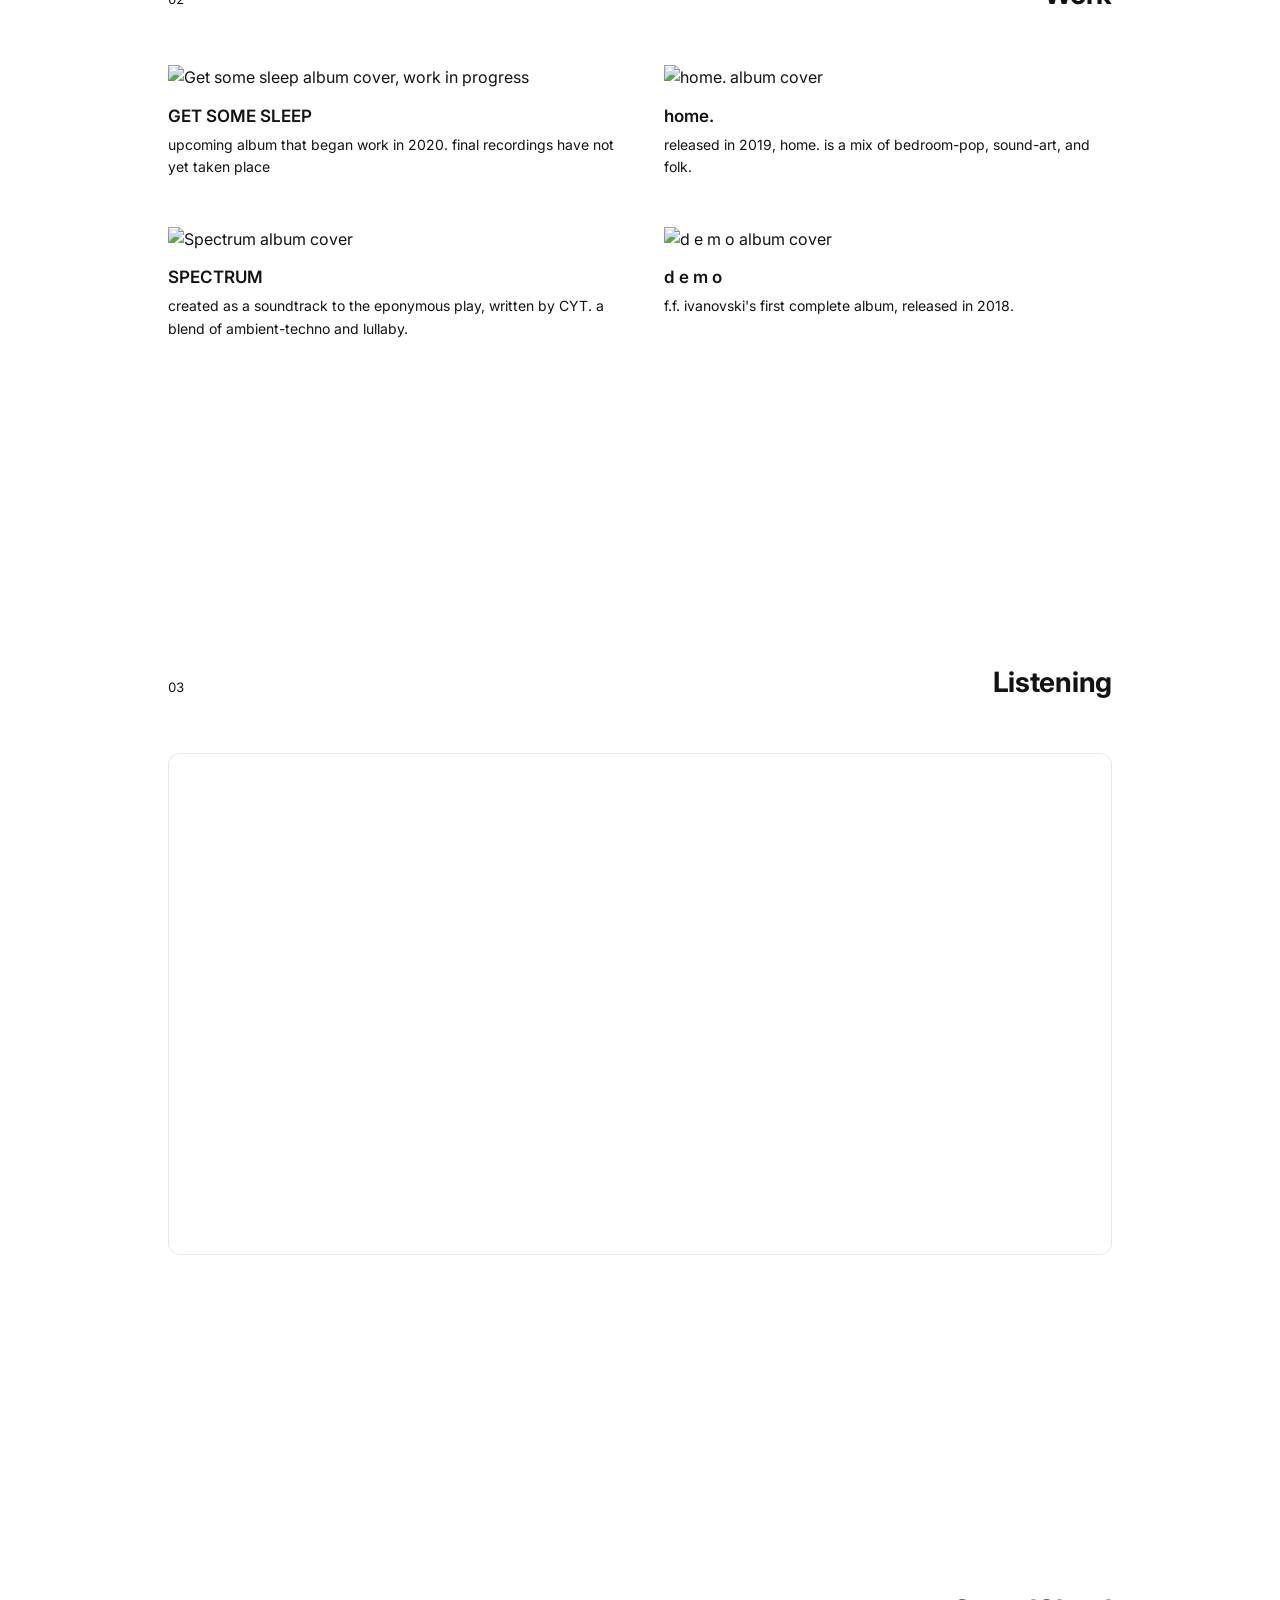
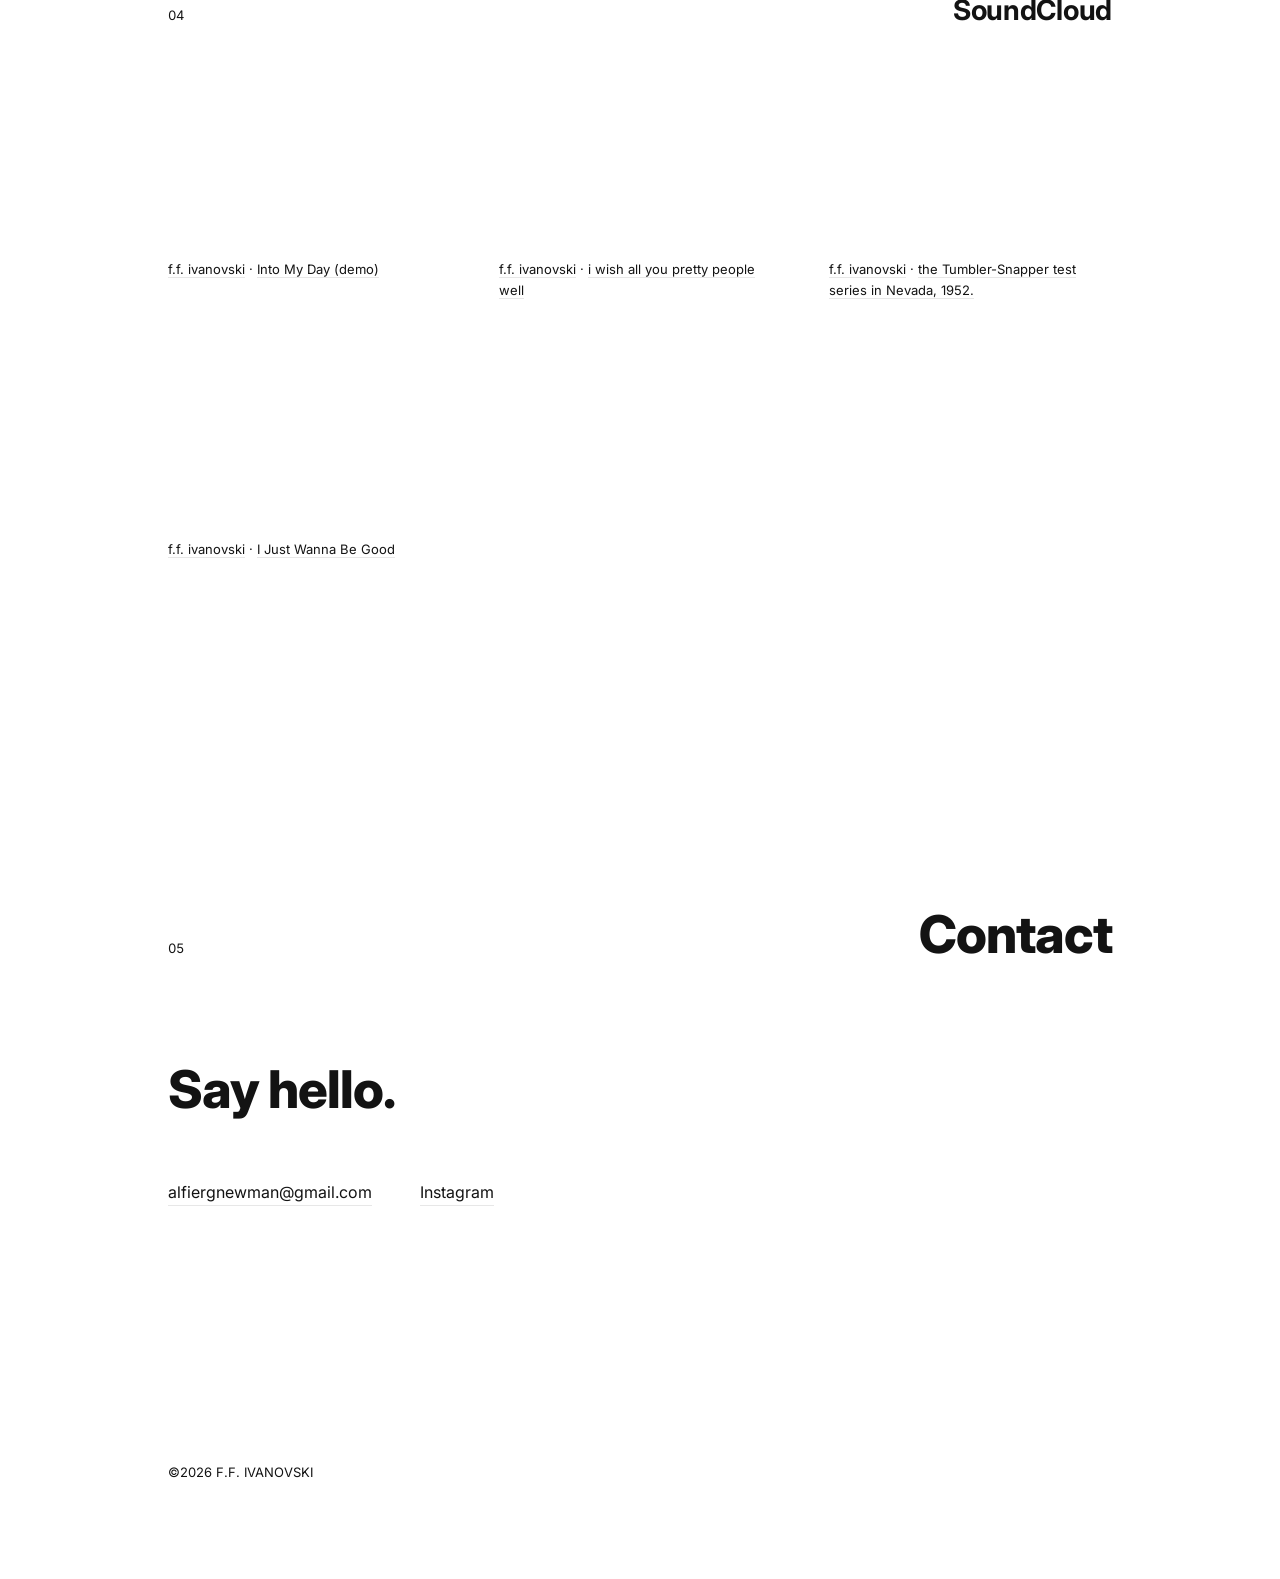
==== commit f8283dfc: "Update index.html" ====
--- a/index.html
+++ b/index.html
@@ -19,6 +19,7 @@
       <li><a href="#work">Albums</a></li>
       <li><a href="#listening">Listening</a></li>
       <li><a href="#soundcloud">SoundCloud</a></li>
+      <li><a href="blog/">Blog</a></li>
       <li><a href="#contact">Contact</a></li>
     </ul>
   </div>
